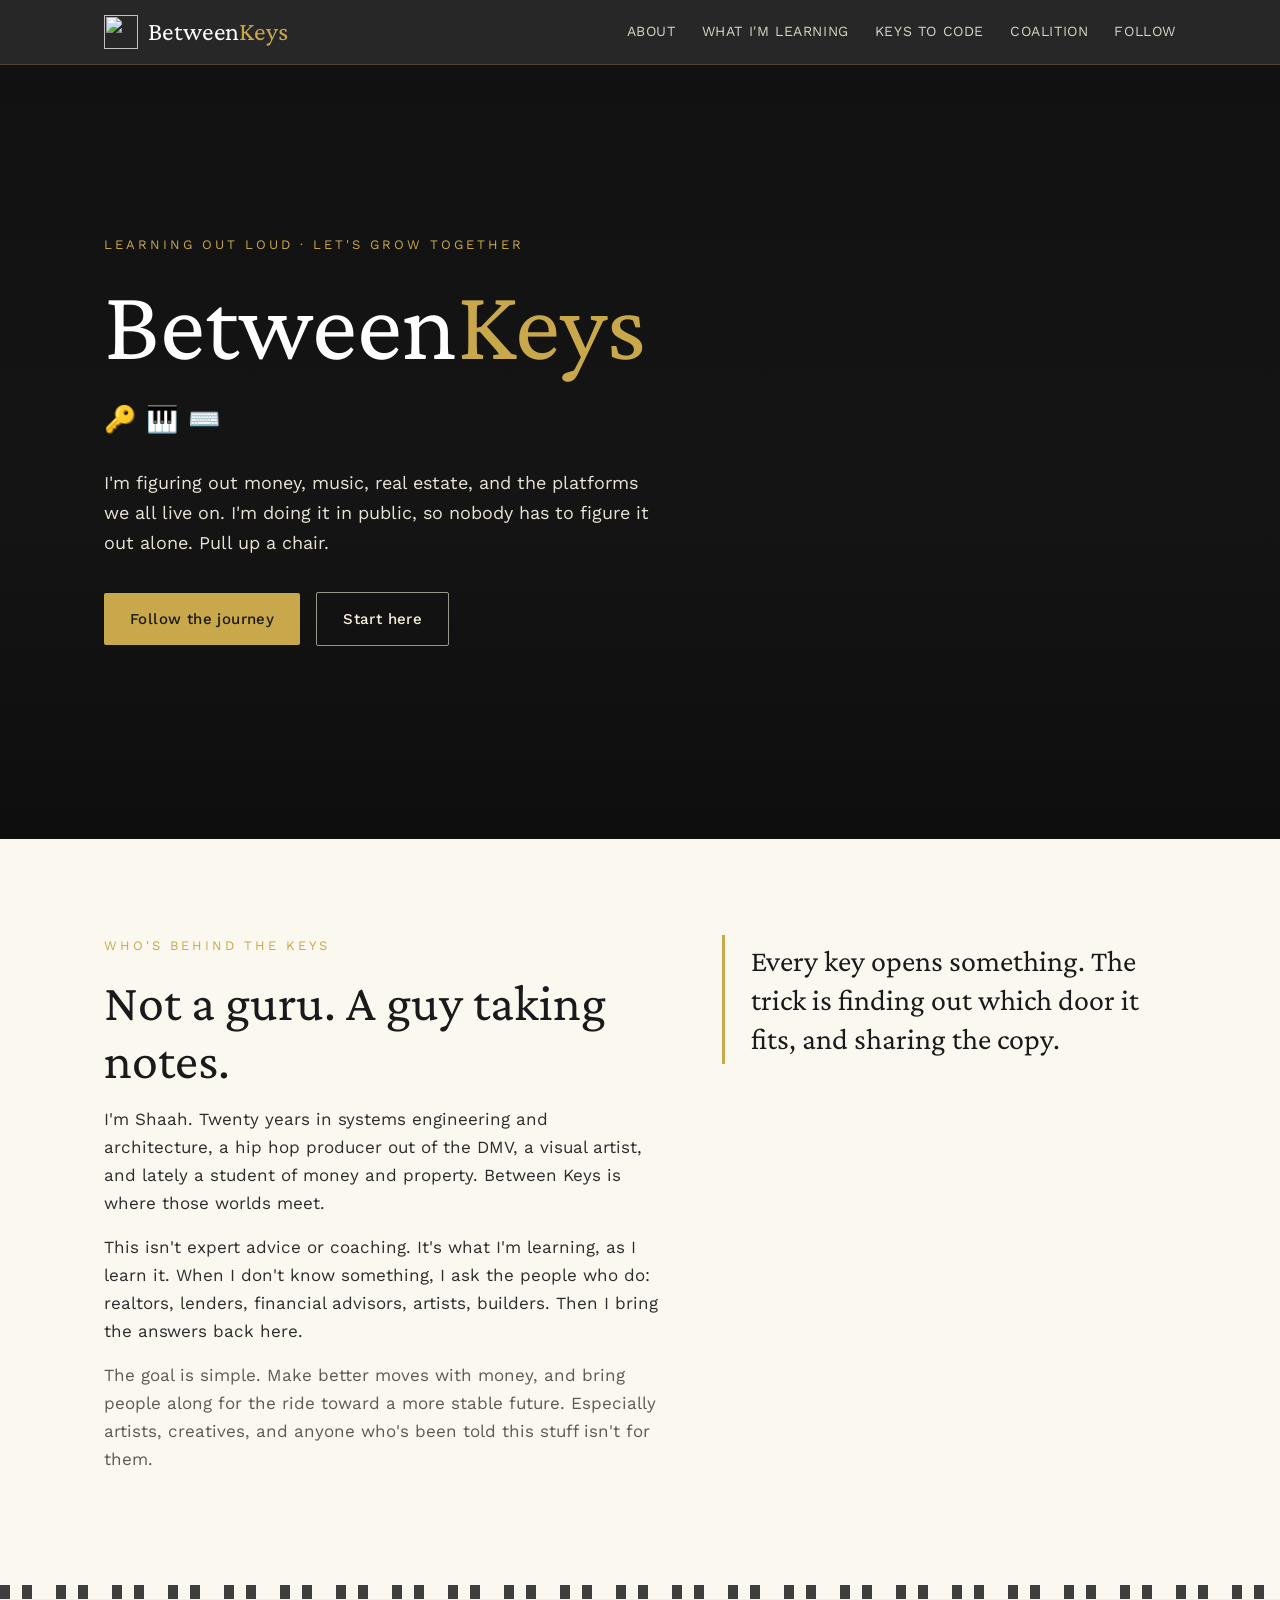
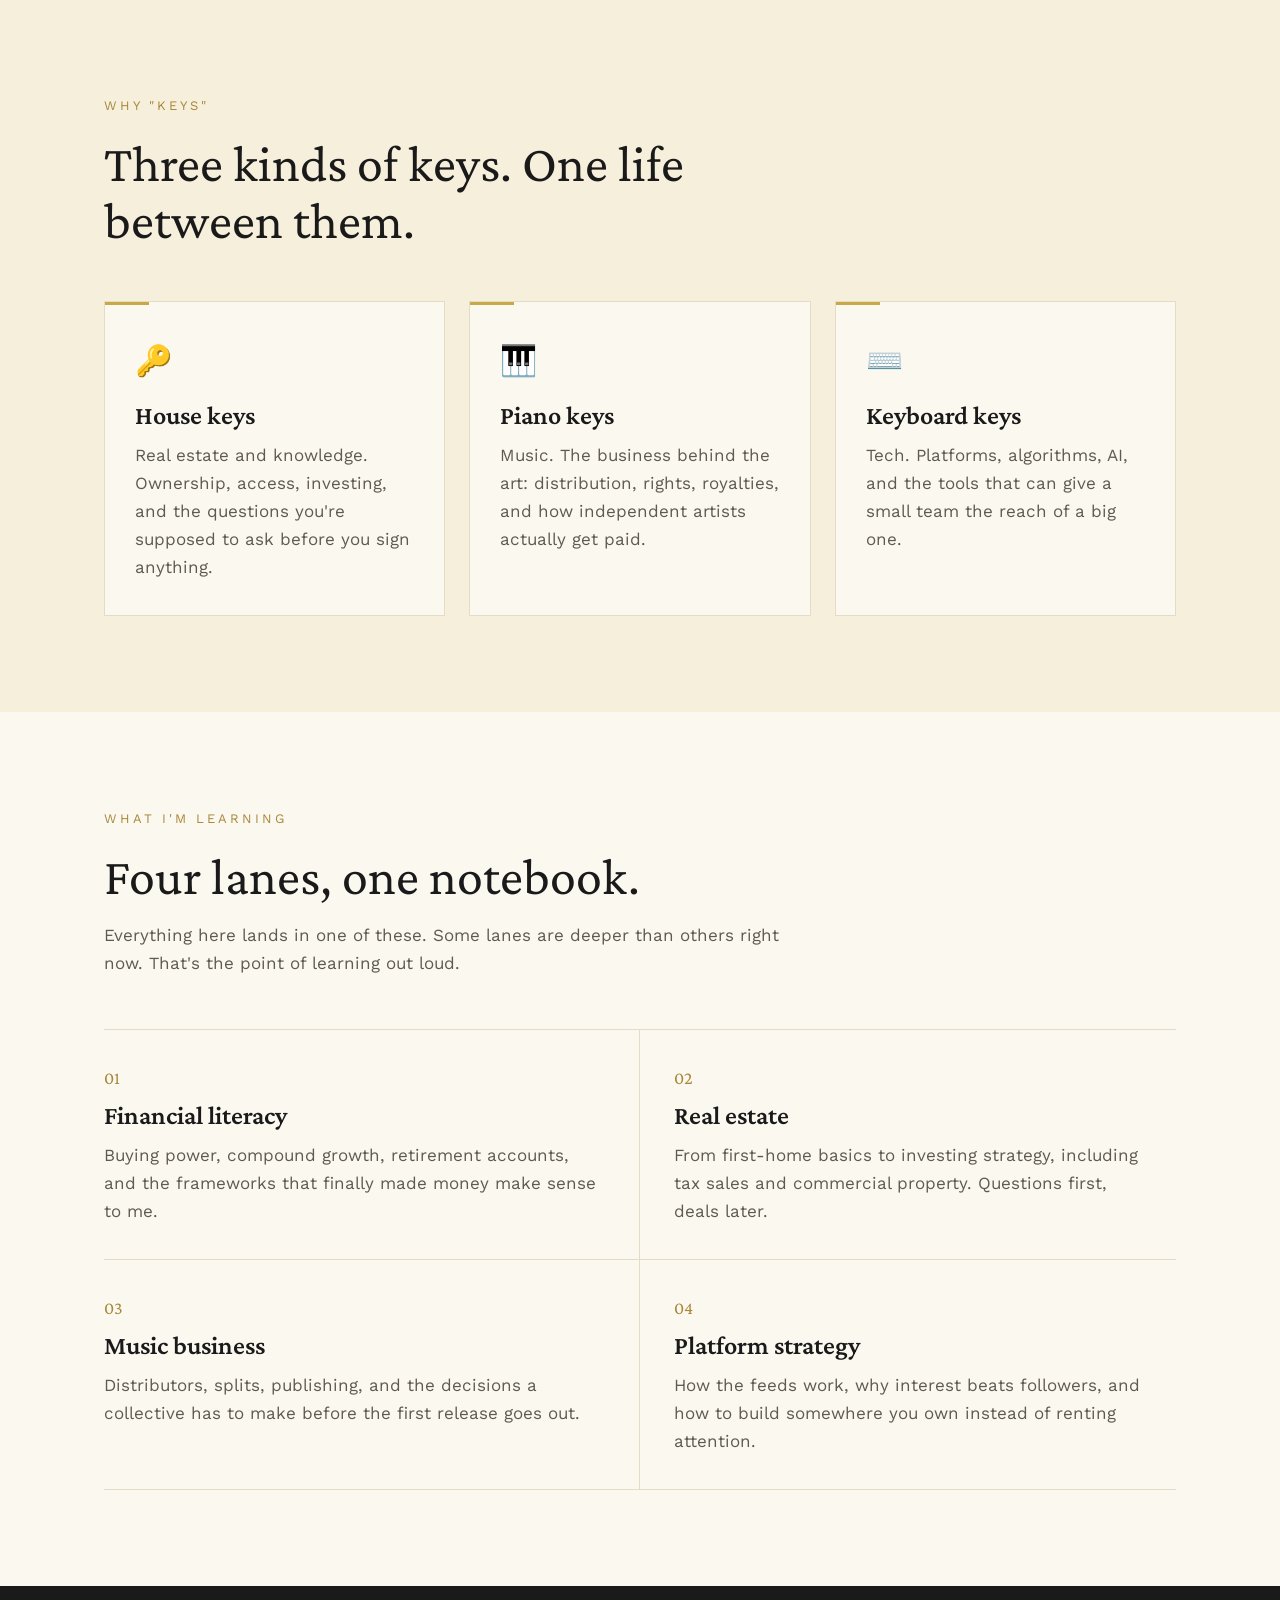
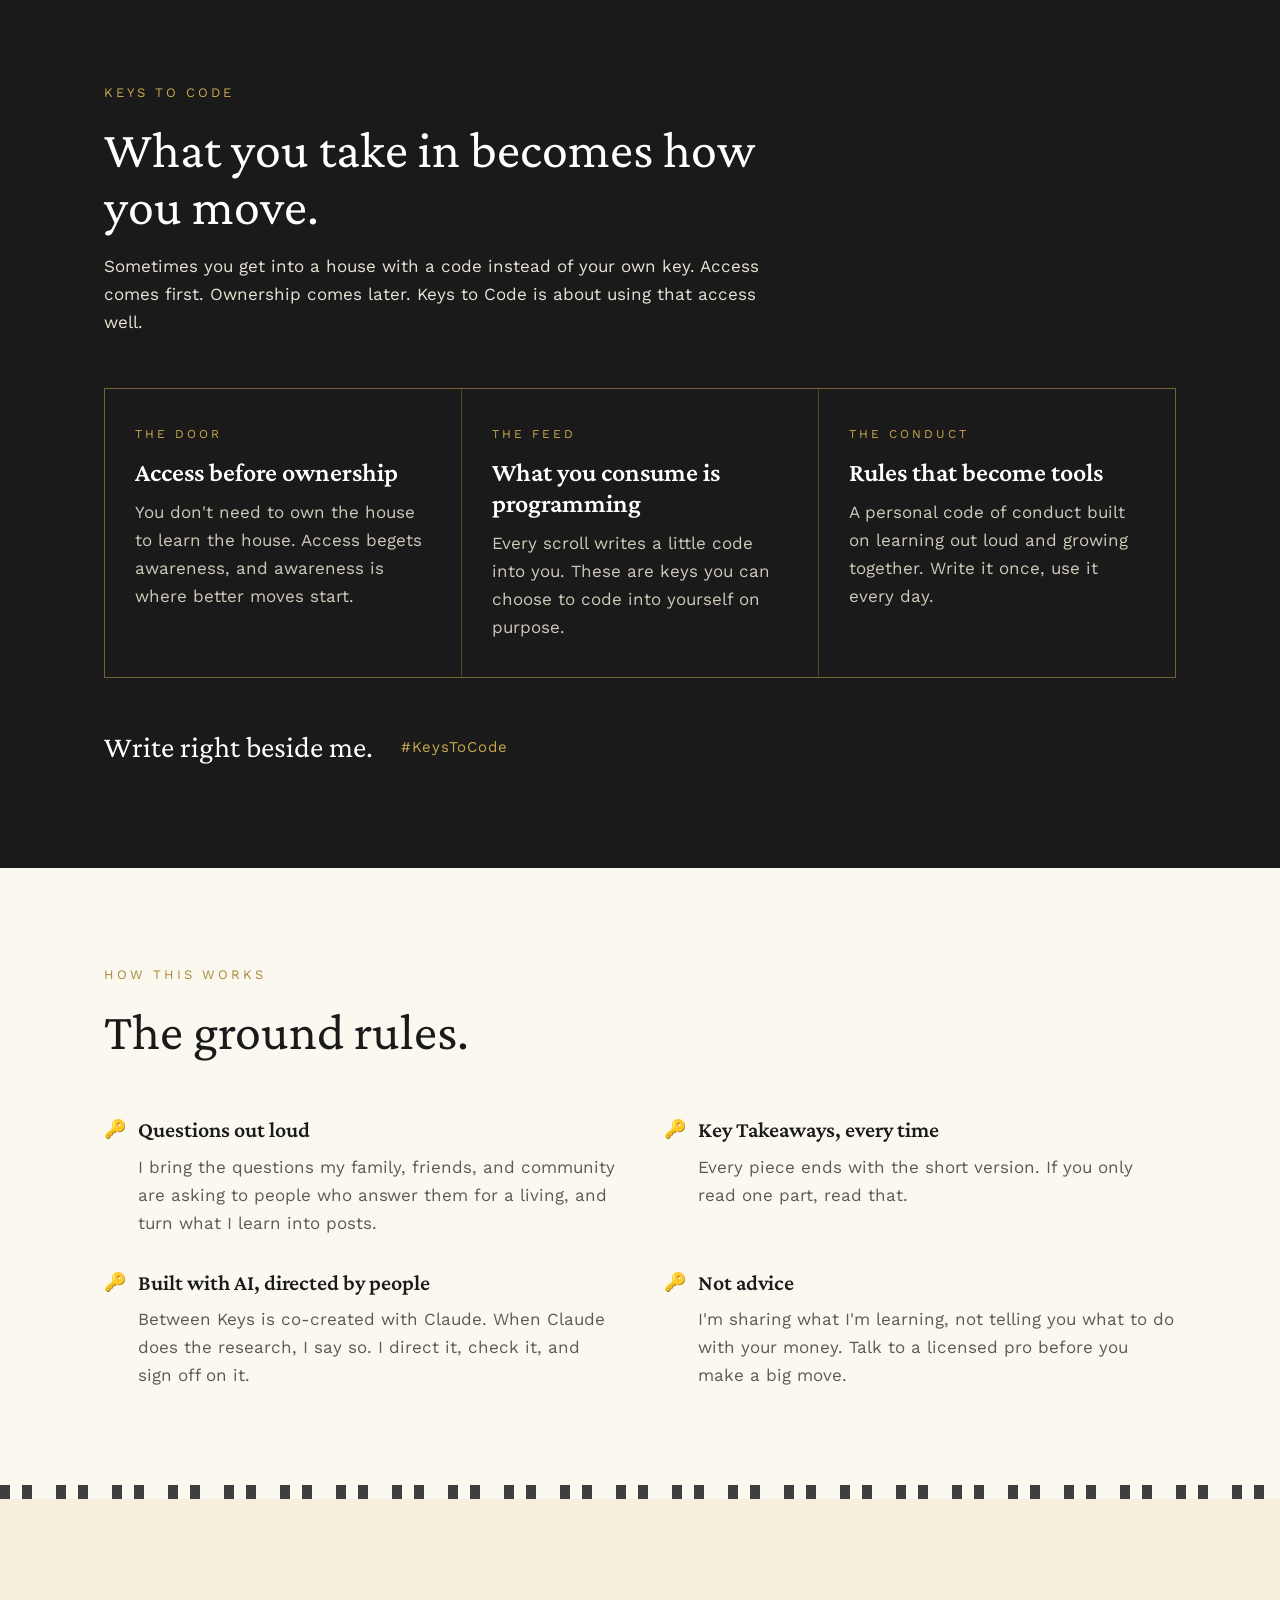
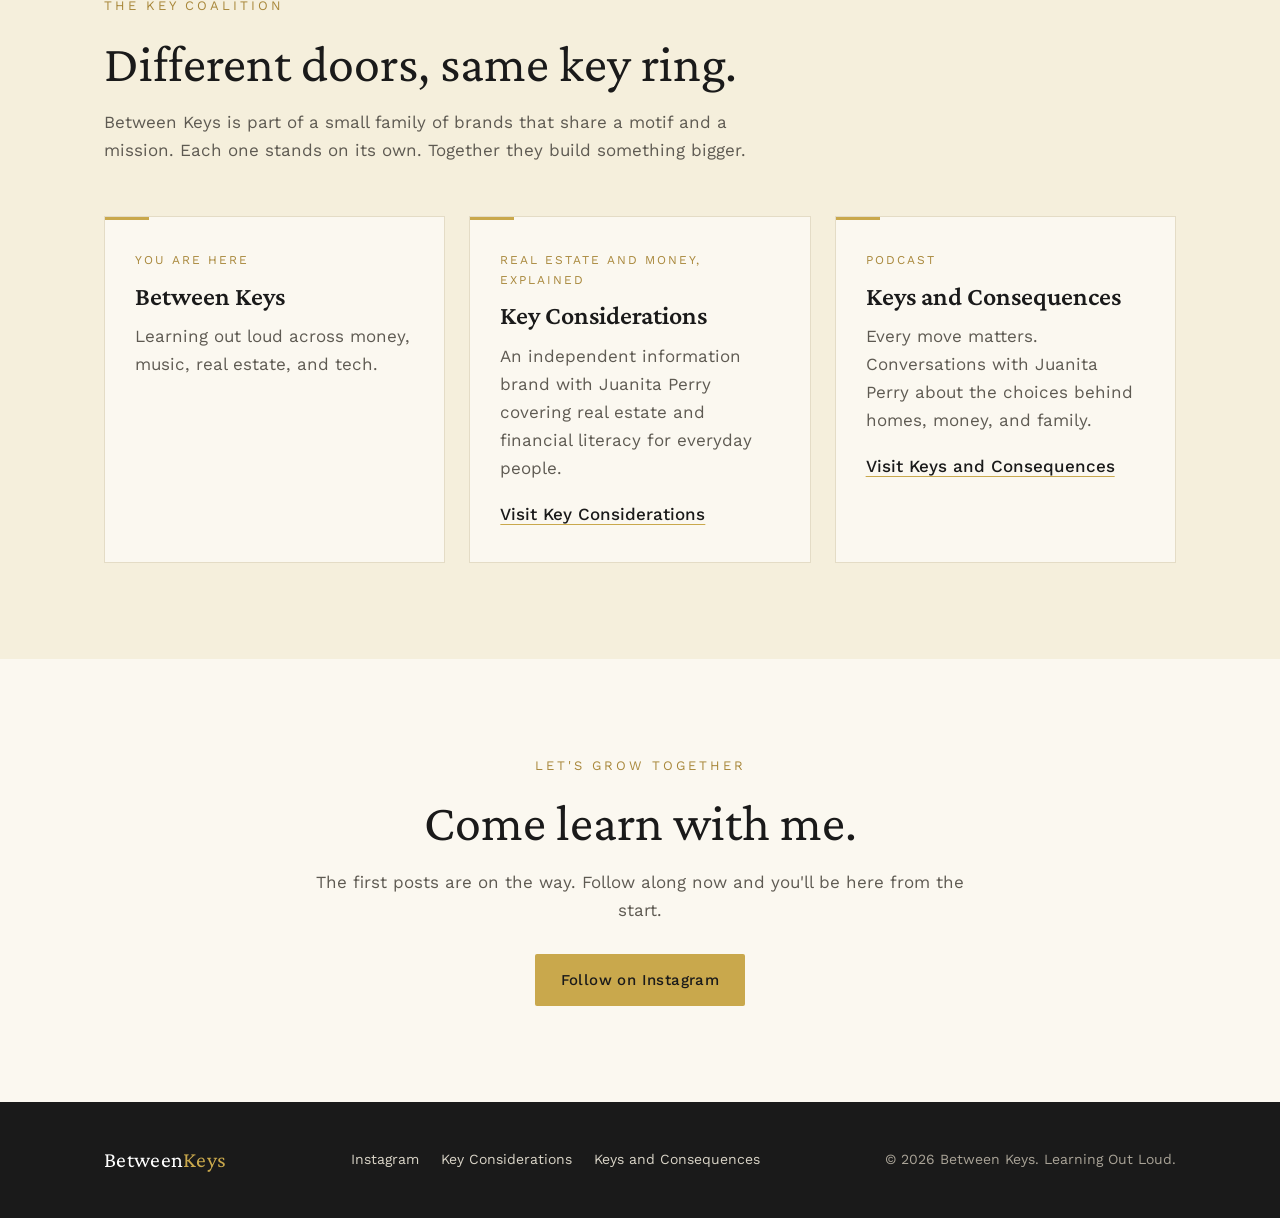
==== index.html @ 9ad6af59 "Add files via upload" ====
<!doctype html>
<html lang="en">
<head>
  <meta charset="utf-8">
  <meta name="viewport" content="width=device-width, initial-scale=1">
  <title>Between Keys | Learning Out Loud · Let's Grow Together</title>
  <meta name="description" content="Between Keys is Shaah Johnson learning out loud about money, music, real estate, and the platforms we live on, and sharing the keys as he finds them.">
  <link rel="canonical" href="https://betweenkeys.org/">

  <meta property="og:type" content="website">
  <meta property="og:url" content="https://betweenkeys.org/">
  <meta property="og:title" content="Between Keys">
  <meta property="og:description" content="Learning Out Loud · Let's Grow Together">
  <meta property="og:image" content="https://betweenkeys.org/assets/og-image.jpg">
  <meta name="twitter:card" content="summary_large_image">

  <link rel="icon" href="/favicon.ico" sizes="any">
  <link rel="icon" type="image/png" href="/assets/favicon-32.png" sizes="32x32">
  <link rel="apple-touch-icon" href="/assets/apple-touch-icon.png">
  <meta name="theme-color" content="#1A1A1A">

  <link rel="preconnect" href="https://fonts.googleapis.com">
  <link rel="preconnect" href="https://fonts.gstatic.com" crossorigin>
  <link href="https://fonts.googleapis.com/css2?family=Crimson+Pro:ital,wght@0,400;0,600;1,400&family=Work+Sans:wght@400;500&display=swap" rel="stylesheet">
  <link rel="stylesheet" href="/styles.css">
</head>
<body>

<header class="site-header">
  <div class="wrap">
    <a class="brand" href="#top" aria-label="Between Keys home">
      <img src="/assets/bk-mark-gold.png" alt="" width="34" height="34">
      <span class="wordmark">Between<span>Keys</span></span>
    </a>
    <nav class="nav" aria-label="Main">
      <a href="#about">About</a>
      <a href="#learning">What I'm Learning</a>
      <a href="#keys-to-code">Keys to Code</a>
      <a href="#coalition">Coalition</a>
      <a href="#follow">Follow</a>
    </nav>
  </div>
</header>

<main id="top">

  <section class="hero" aria-labelledby="hero-title">
    <div class="wrap">
      <p class="eyebrow">Learning Out Loud · Let's Grow Together</p>
      <h1 id="hero-title">Between<span>Keys</span></h1>
      <p class="emoji-keys" aria-label="Real estate, music, and tech">🔑🎹⌨️</p>
      <p class="lede">I'm figuring out money, music, real estate, and the platforms we all live on. I'm doing it in public, so nobody has to figure it out alone. Pull up a chair.</p>
      <a class="btn btn-gold" href="https://www.instagram.com/betweenkeystofree/" target="_blank" rel="noopener">Follow the journey</a>
      <a class="btn btn-ghost" href="#about">Start here</a>
    </div>
  </section>

  <section id="about" aria-labelledby="about-title">
    <div class="wrap about-grid">
      <div>
        <p class="eyebrow">Who's behind the keys</p>
        <h2 id="about-title">Not a guru. A guy taking notes.</h2>
        <p>I'm Shaah. Twenty years in systems engineering and architecture, a hip hop producer out of the DMV, a visual artist, and lately a student of money and property. Between Keys is where those worlds meet.</p>
        <p>This isn't expert advice or coaching. It's what I'm learning, as I learn it. When I don't know something, I ask the people who do: realtors, lenders, financial advisors, artists, builders. Then I bring the answers back here.</p>
        <p class="muted">The goal is simple. Make better moves with money, and bring people along for the ride toward a more stable future. Especially artists, creatives, and anyone who's been told this stuff isn't for them.</p>
      </div>
      <blockquote class="pullquote">Every key opens something. The trick is finding out which door it fits, and sharing the copy.</blockquote>
    </div>
  </section>

  <div class="keys-rule" aria-hidden="true"></div>

  <section class="three-keys" aria-labelledby="keys-title">
    <div class="wrap">
      <div class="section-head">
        <p class="eyebrow">Why "Keys"</p>
        <h2 id="keys-title">Three kinds of keys. One life between them.</h2>
      </div>
      <div class="cards">
        <article class="card">
          <div class="icon" aria-hidden="true">🔑</div>
          <h3>House keys</h3>
          <p>Real estate and knowledge. Ownership, access, investing, and the questions you're supposed to ask before you sign anything.</p>
        </article>
        <article class="card">
          <div class="icon" aria-hidden="true">🎹</div>
          <h3>Piano keys</h3>
          <p>Music. The business behind the art: distribution, rights, royalties, and how independent artists actually get paid.</p>
        </article>
        <article class="card">
          <div class="icon" aria-hidden="true">⌨️</div>
          <h3>Keyboard keys</h3>
          <p>Tech. Platforms, algorithms, AI, and the tools that can give a small team the reach of a big one.</p>
        </article>
      </div>
    </div>
  </section>

  <section id="learning" aria-labelledby="learning-title">
    <div class="wrap">
      <div class="section-head">
        <p class="eyebrow">What I'm learning</p>
        <h2 id="learning-title">Four lanes, one notebook.</h2>
        <p class="muted">Everything here lands in one of these. Some lanes are deeper than others right now. That's the point of learning out loud.</p>
      </div>
      <div class="pillars">
        <div class="pillar">
          <div class="num">01</div>
          <h3>Financial literacy</h3>
          <p>Buying power, compound growth, retirement accounts, and the frameworks that finally made money make sense to me.</p>
        </div>
        <div class="pillar">
          <div class="num">02</div>
          <h3>Real estate</h3>
          <p>From first-home basics to investing strategy, including tax sales and commercial property. Questions first, deals later.</p>
        </div>
        <div class="pillar">
          <div class="num">03</div>
          <h3>Music business</h3>
          <p>Distributors, splits, publishing, and the decisions a collective has to make before the first release goes out.</p>
        </div>
        <div class="pillar">
          <div class="num">04</div>
          <h3>Platform strategy</h3>
          <p>How the feeds work, why interest beats followers, and how to build somewhere you own instead of renting attention.</p>
        </div>
      </div>
    </div>
  </section>

  <section id="keys-to-code" class="ktc" aria-labelledby="ktc-title">
    <div class="wrap">
      <div class="section-head">
        <p class="eyebrow">Keys to Code</p>
        <h2 id="ktc-title">What you take in becomes how you move.</h2>
        <p>Sometimes you get into a house with a code instead of your own key. Access comes first. Ownership comes later. Keys to Code is about using that access well.</p>
      </div>
      <div class="ktc-grid">
        <div class="ktc-item">
          <div class="label">The door</div>
          <h3>Access before ownership</h3>
          <p>You don't need to own the house to learn the house. Access begets awareness, and awareness is where better moves start.</p>
        </div>
        <div class="ktc-item">
          <div class="label">The feed</div>
          <h3>What you consume is programming</h3>
          <p>Every scroll writes a little code into you. These are keys you can choose to code into yourself on purpose.</p>
        </div>
        <div class="ktc-item">
          <div class="label">The conduct</div>
          <h3>Rules that become tools</h3>
          <p>A personal code of conduct built on learning out loud and growing together. Write it once, use it every day.</p>
        </div>
      </div>
      <div class="ktc-cta">
        <span class="line">Write right beside me.</span>
        <span class="hashtag">#KeysToCode</span>
      </div>
    </div>
  </section>

  <section aria-labelledby="how-title">
    <div class="wrap">
      <div class="section-head">
        <p class="eyebrow">How this works</p>
        <h2 id="how-title">The ground rules.</h2>
      </div>
      <ul class="how-list">
        <li><strong>Questions out loud</strong><span>I bring the questions my family, friends, and community are asking to people who answer them for a living, and turn what I learn into posts.</span></li>
        <li><strong>Key Takeaways, every time</strong><span>Every piece ends with the short version. If you only read one part, read that.</span></li>
        <li><strong>Built with AI, directed by people</strong><span>Between Keys is co-created with Claude. When Claude does the research, I say so. I direct it, check it, and sign off on it.</span></li>
        <li><strong>Not advice</strong><span>I'm sharing what I'm learning, not telling you what to do with your money. Talk to a licensed pro before you make a big move.</span></li>
      </ul>
    </div>
  </section>

  <div class="keys-rule" aria-hidden="true"></div>

  <section id="coalition" class="coalition" aria-labelledby="coalition-title">
    <div class="wrap">
      <div class="section-head">
        <p class="eyebrow">The Key Coalition</p>
        <h2 id="coalition-title">Different doors, same key ring.</h2>
        <p class="muted">Between Keys is part of a small family of brands that share a motif and a mission. Each one stands on its own. Together they build something bigger.</p>
      </div>
      <div class="coalition-grid">
        <article class="card">
          <div class="tag">You are here</div>
          <h3>Between Keys</h3>
          <p class="muted">Learning out loud across money, music, real estate, and tech.</p>
        </article>
        <article class="card">
          <div class="tag">Real estate and money, explained</div>
          <h3>Key Considerations</h3>
          <p class="muted">An independent information brand with Juanita Perry covering real estate and financial literacy for everyday people.</p>
          <a class="more" href="https://keyconsiderations.org" target="_blank" rel="noopener">Visit Key Considerations</a>
        </article>
        <article class="card">
          <div class="tag">Podcast</div>
          <h3>Keys and Consequences</h3>
          <p class="muted">Every move matters. Conversations with Juanita Perry about the choices behind homes, money, and family.</p>
          <a class="more" href="https://keysandconsequences.com" target="_blank" rel="noopener">Visit Keys and Consequences</a>
        </article>
      </div>
    </div>
  </section>

  <section id="follow" class="follow" aria-labelledby="follow-title">
    <div class="wrap">
      <div class="section-head">
        <p class="eyebrow">Let's grow together</p>
        <h2 id="follow-title">Come learn with me.</h2>
        <p class="muted">The first posts are on the way. Follow along now and you'll be here from the start.</p>
      </div>
      <a class="btn btn-gold" href="https://www.instagram.com/betweenkeystofree/" target="_blank" rel="noopener">Follow on Instagram</a>
    </div>
  </section>

</main>

<footer class="site-footer">
  <div class="wrap">
    <span class="wordmark">Between<span>Keys</span></span>
    <div class="footer-links">
      <a href="https://www.instagram.com/betweenkeystofree/" target="_blank" rel="noopener">Instagram</a>
      <a href="https://keyconsiderations.org" target="_blank" rel="noopener">Key Considerations</a>
      <a href="https://keysandconsequences.com" target="_blank" rel="noopener">Keys and Consequences</a>
    </div>
    <span>© <span id="yr">2026</span> Between Keys. Learning Out Loud.</span>
  </div>
</footer>

<script>document.getElementById("yr").textContent = new Date().getFullYear();</script>
</body>
</html>
---- styles.css ----
:root {
  --gold: #C9A84C;
  --gold-deep: #A8873A;
  --charcoal: #2C2C2C;
  --ink: #1A1A1A;
  --cream: #F5EFDC;
  --paper: #FBF8F0;
  --muted: #5E5A52;
  --line: #E4DCC6;
  --serif: "Crimson Pro", Georgia, "Times New Roman", serif;
  --sans: "Work Sans", Arial, Helvetica, sans-serif;
  --max: 1120px;
}

* { box-sizing: border-box; }
html { scroll-behavior: smooth; }
body {
  margin: 0;
  font-family: var(--sans);
  font-size: 17px;
  line-height: 1.65;
  color: var(--charcoal);
  background: var(--paper);
  -webkit-font-smoothing: antialiased;
}
img { max-width: 100%; display: block; }
a { color: inherit; }
.wrap { width: 100%; max-width: var(--max); margin: 0 auto; padding: 0 24px; }

/* Piano key rule, used as a section divider */
.keys-rule {
  height: 14px;
  background:
    repeating-linear-gradient(90deg, var(--charcoal) 0 10px, transparent 10px 22px, var(--charcoal) 22px 32px, transparent 32px 56px),
    var(--paper);
  opacity: .9;
}

/* Header */
.site-header {
  position: sticky; top: 0; z-index: 20;
  background: rgba(26, 26, 26, .94);
  backdrop-filter: blur(8px);
  border-bottom: 1px solid rgba(201, 168, 76, .25);
}
.site-header .wrap { display: flex; align-items: center; justify-content: space-between; height: 64px; }
.brand { display: flex; align-items: center; gap: 10px; text-decoration: none; }
.brand img { width: 34px; height: 34px; }
.wordmark { font-family: var(--serif); font-size: 26px; line-height: 1; color: #fff; letter-spacing: .3px; }
.wordmark span { color: var(--gold); }
.nav { display: flex; gap: 26px; }
.nav a { color: #d9d4c7; text-decoration: none; font-size: 14px; letter-spacing: .6px; text-transform: uppercase; }
.nav a:hover { color: var(--gold); }

/* Hero */
.hero {
  position: relative;
  color: #fff;
  background: var(--ink) url("assets/hero-keys.jpg") center bottom / cover no-repeat;
  min-height: 86vh;
  display: flex; align-items: center;
}
.hero::before {
  content: ""; position: absolute; inset: 0;
  background: linear-gradient(180deg, rgba(10,10,10,.55) 0%, rgba(10,10,10,.35) 55%, rgba(10,10,10,.75) 100%);
}
.hero .wrap { position: relative; padding-top: 72px; padding-bottom: 96px; }
.eyebrow {
  font-size: 13px; letter-spacing: 3px; text-transform: uppercase; color: var(--gold);
  margin: 0 0 18px;
}
.hero h1 {
  font-family: var(--serif); font-weight: 400;
  font-size: clamp(48px, 8vw, 104px); line-height: 1; margin: 0 0 22px;
}
.hero h1 span { color: var(--gold); }
.hero .tagline { font-family: var(--serif); font-size: clamp(22px, 3vw, 30px); color: var(--cream); margin: 0 0 22px; }
.hero .lede { max-width: 560px; font-size: 18px; color: #e8e3d6; margin: 0 0 34px; }
.emoji-keys { font-size: 26px; letter-spacing: 10px; margin: 0 0 28px; }

.btn {
  display: inline-block; text-decoration: none; font-weight: 500; font-size: 15px;
  padding: 14px 26px; border-radius: 2px; letter-spacing: .4px;
  transition: background .2s, color .2s, border-color .2s;
}
.btn-gold { background: var(--gold); color: var(--ink); }
.btn-gold:hover { background: #d8b95c; }
.btn-ghost { border: 1px solid rgba(245,239,220,.6); color: var(--cream); margin-left: 10px; }
.btn-ghost:hover { border-color: var(--gold); color: var(--gold); }

/* Sections */
section { padding: 96px 0; }
.section-head { max-width: 680px; margin-bottom: 52px; }
.section-head .eyebrow { color: var(--gold-deep); }
h2 { font-family: var(--serif); font-weight: 400; font-size: clamp(34px, 4.5vw, 52px); line-height: 1.1; margin: 0 0 16px; color: var(--ink); }
h3 { font-family: var(--serif); font-weight: 600; font-size: 26px; line-height: 1.2; margin: 0 0 10px; color: var(--ink); }
p { margin: 0 0 16px; }
.muted { color: var(--muted); }

/* About */
.about-grid { display: grid; grid-template-columns: 1.1fr .9fr; gap: 64px; align-items: start; }
.pullquote {
  font-family: var(--serif); font-size: 30px; line-height: 1.3; color: var(--ink);
  border-left: 3px solid var(--gold); padding: 6px 0 6px 26px; margin: 0;
}

/* Three keys */
.three-keys { background: var(--cream); }
.cards { display: grid; grid-template-columns: repeat(3, 1fr); gap: 24px; }
.card {
  background: var(--paper); border: 1px solid var(--line); padding: 34px 30px;
  position: relative;
}
.card::before { content: ""; position: absolute; top: 0; left: 0; width: 44px; height: 3px; background: var(--gold); }
.card .icon { font-size: 30px; margin-bottom: 14px; }
.card p { color: var(--muted); margin: 0; }

/* Pillars */
.pillars { display: grid; grid-template-columns: repeat(2, 1fr); gap: 0; border-top: 1px solid var(--line); }
.pillar { padding: 34px 34px 34px 0; border-bottom: 1px solid var(--line); }
.pillar:nth-child(odd) { border-right: 1px solid var(--line); }
.pillar:nth-child(even) { padding-left: 34px; }
.pillar .num { font-family: var(--serif); color: var(--gold-deep); font-size: 18px; margin-bottom: 6px; }
.pillar p { color: var(--muted); margin: 0; }

/* Keys to Code */
.ktc { background: var(--ink); color: #e8e3d6; }
.ktc h2, .ktc h3 { color: #fff; }
.ktc .section-head .eyebrow { color: var(--gold); }
.ktc-grid { display: grid; grid-template-columns: repeat(3, 1fr); gap: 1px; background: rgba(201,168,76,.3); border: 1px solid rgba(201,168,76,.3); }
.ktc-item { background: var(--ink); padding: 36px 30px; }
.ktc-item .label { font-size: 12px; letter-spacing: 3px; text-transform: uppercase; color: var(--gold); margin-bottom: 12px; }
.ktc-item p { margin: 0; color: #cfc9ba; }
.ktc-cta { margin-top: 44px; display: flex; flex-wrap: wrap; align-items: center; gap: 18px 28px; }
.ktc-cta .line { font-family: var(--serif); font-size: 30px; color: #fff; }
.hashtag { font-size: 15px; letter-spacing: 1px; color: var(--gold); }

/* How it works */
.how-list { list-style: none; padding: 0; margin: 0; display: grid; grid-template-columns: repeat(2, 1fr); gap: 28px 48px; }
.how-list li { padding-left: 34px; position: relative; }
.how-list li::before { content: "🔑"; position: absolute; left: 0; top: 2px; font-size: 18px; }
.how-list strong { display: block; font-family: var(--serif); font-size: 22px; font-weight: 600; color: var(--ink); margin-bottom: 4px; }
.how-list span { color: var(--muted); }

/* Coalition */
.coalition { background: var(--cream); }
.coalition-grid { display: grid; grid-template-columns: repeat(3, 1fr); gap: 24px; }
.coalition-grid .card { display: flex; flex-direction: column; }
.coalition-grid .card .tag { font-size: 12px; letter-spacing: 2px; text-transform: uppercase; color: var(--gold-deep); margin-bottom: 10px; }
.coalition-grid .card a.more { margin-top: 18px; font-weight: 500; color: var(--ink); text-decoration-color: var(--gold); text-underline-offset: 4px; }

/* Follow */
.follow { text-align: center; }
.follow .section-head { margin: 0 auto 30px; }

/* Footer */
.site-footer { background: var(--ink); color: #a9a397; padding: 46px 0; font-size: 14px; }
.site-footer .wrap { display: flex; flex-wrap: wrap; justify-content: space-between; align-items: center; gap: 18px; }
.site-footer .wordmark { font-size: 22px; }
.site-footer a { color: #d9d4c7; text-decoration: none; }
.site-footer a:hover { color: var(--gold); }
.footer-links { display: flex; gap: 22px; }

/* Responsive */
@media (max-width: 900px) {
  .nav { display: none; }
  .about-grid, .cards, .ktc-grid, .coalition-grid { grid-template-columns: 1fr; }
  .pillars { grid-template-columns: 1fr; }
  .pillar, .pillar:nth-child(even) { padding: 28px 0; border-right: none; }
  .pillar:nth-child(odd) { border-right: none; }
  .how-list { grid-template-columns: 1fr; }
  section { padding: 72px 0; }
  .about-grid { gap: 36px; }
}
@media (max-width: 520px) {
  .wrap { padding: 0 16px; }
  .btn-ghost { margin: 12px 0 0; }
  .hero { min-height: 78vh; }
}
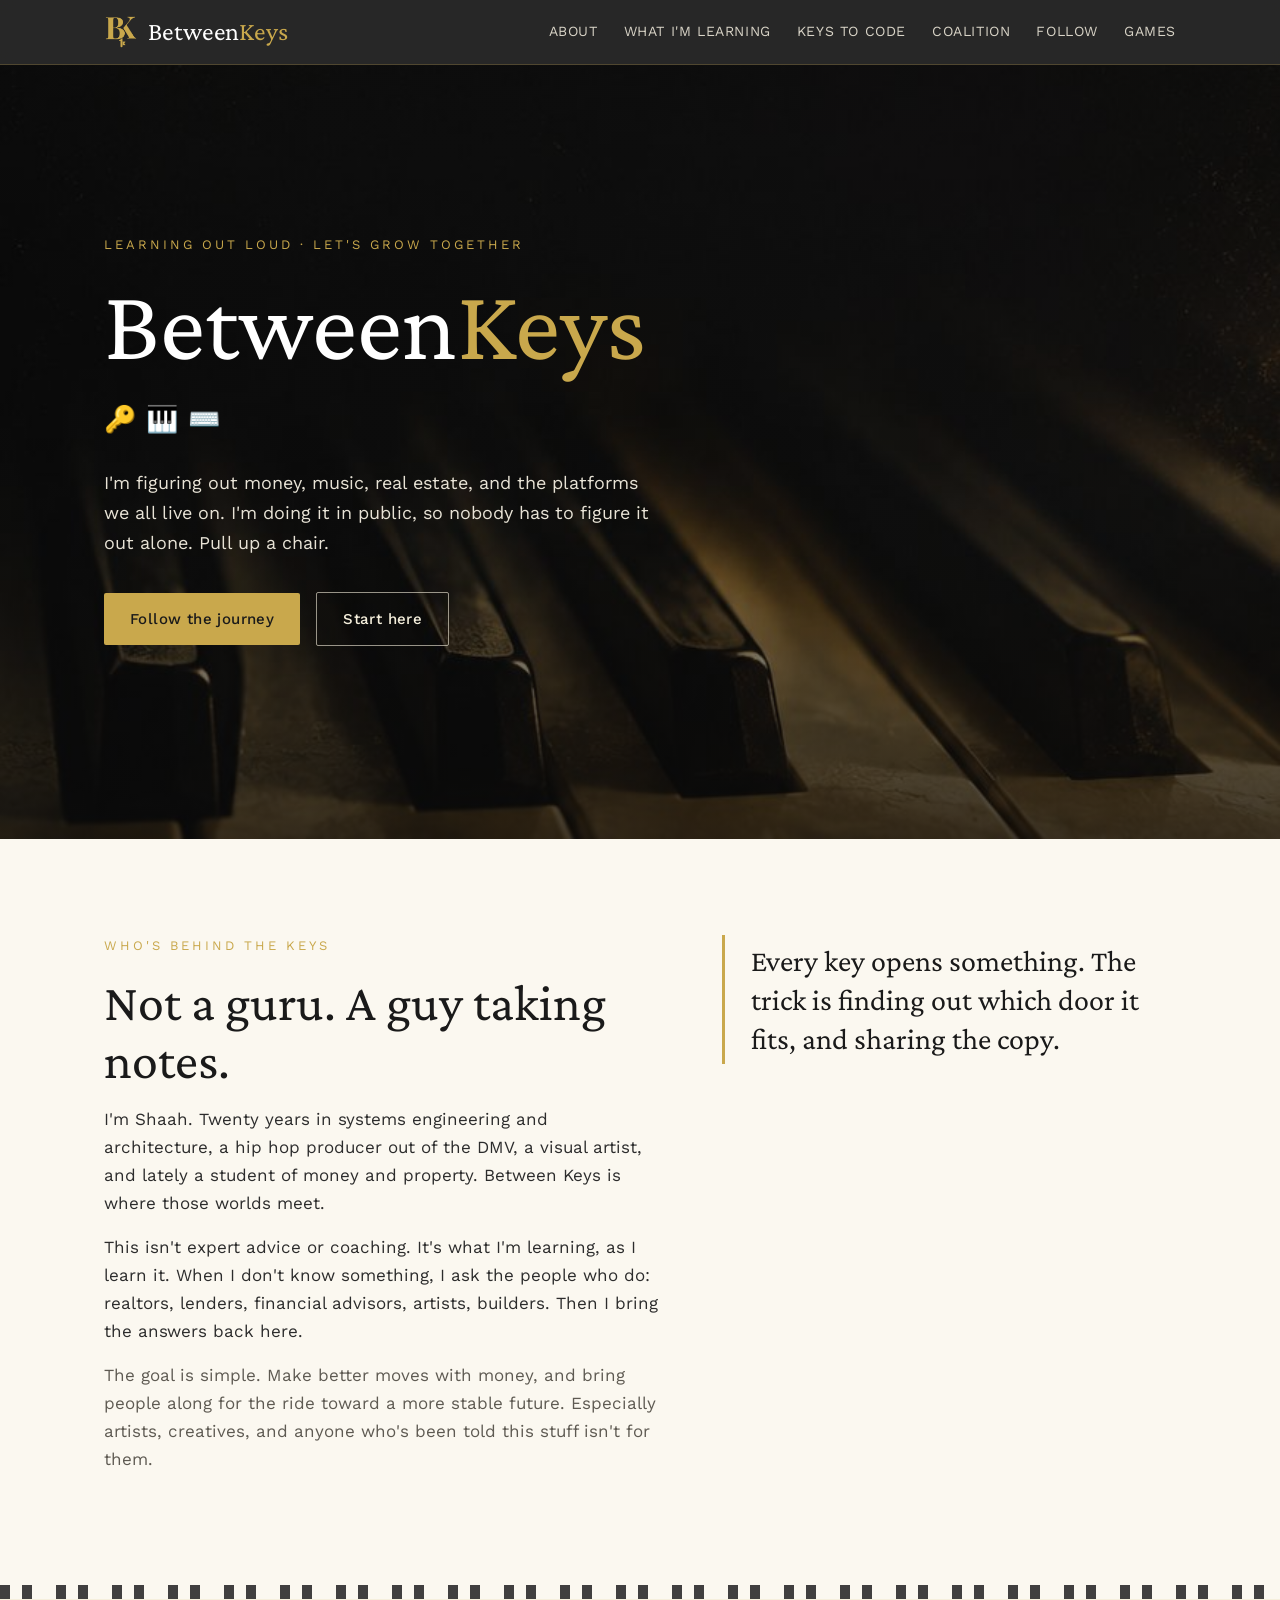
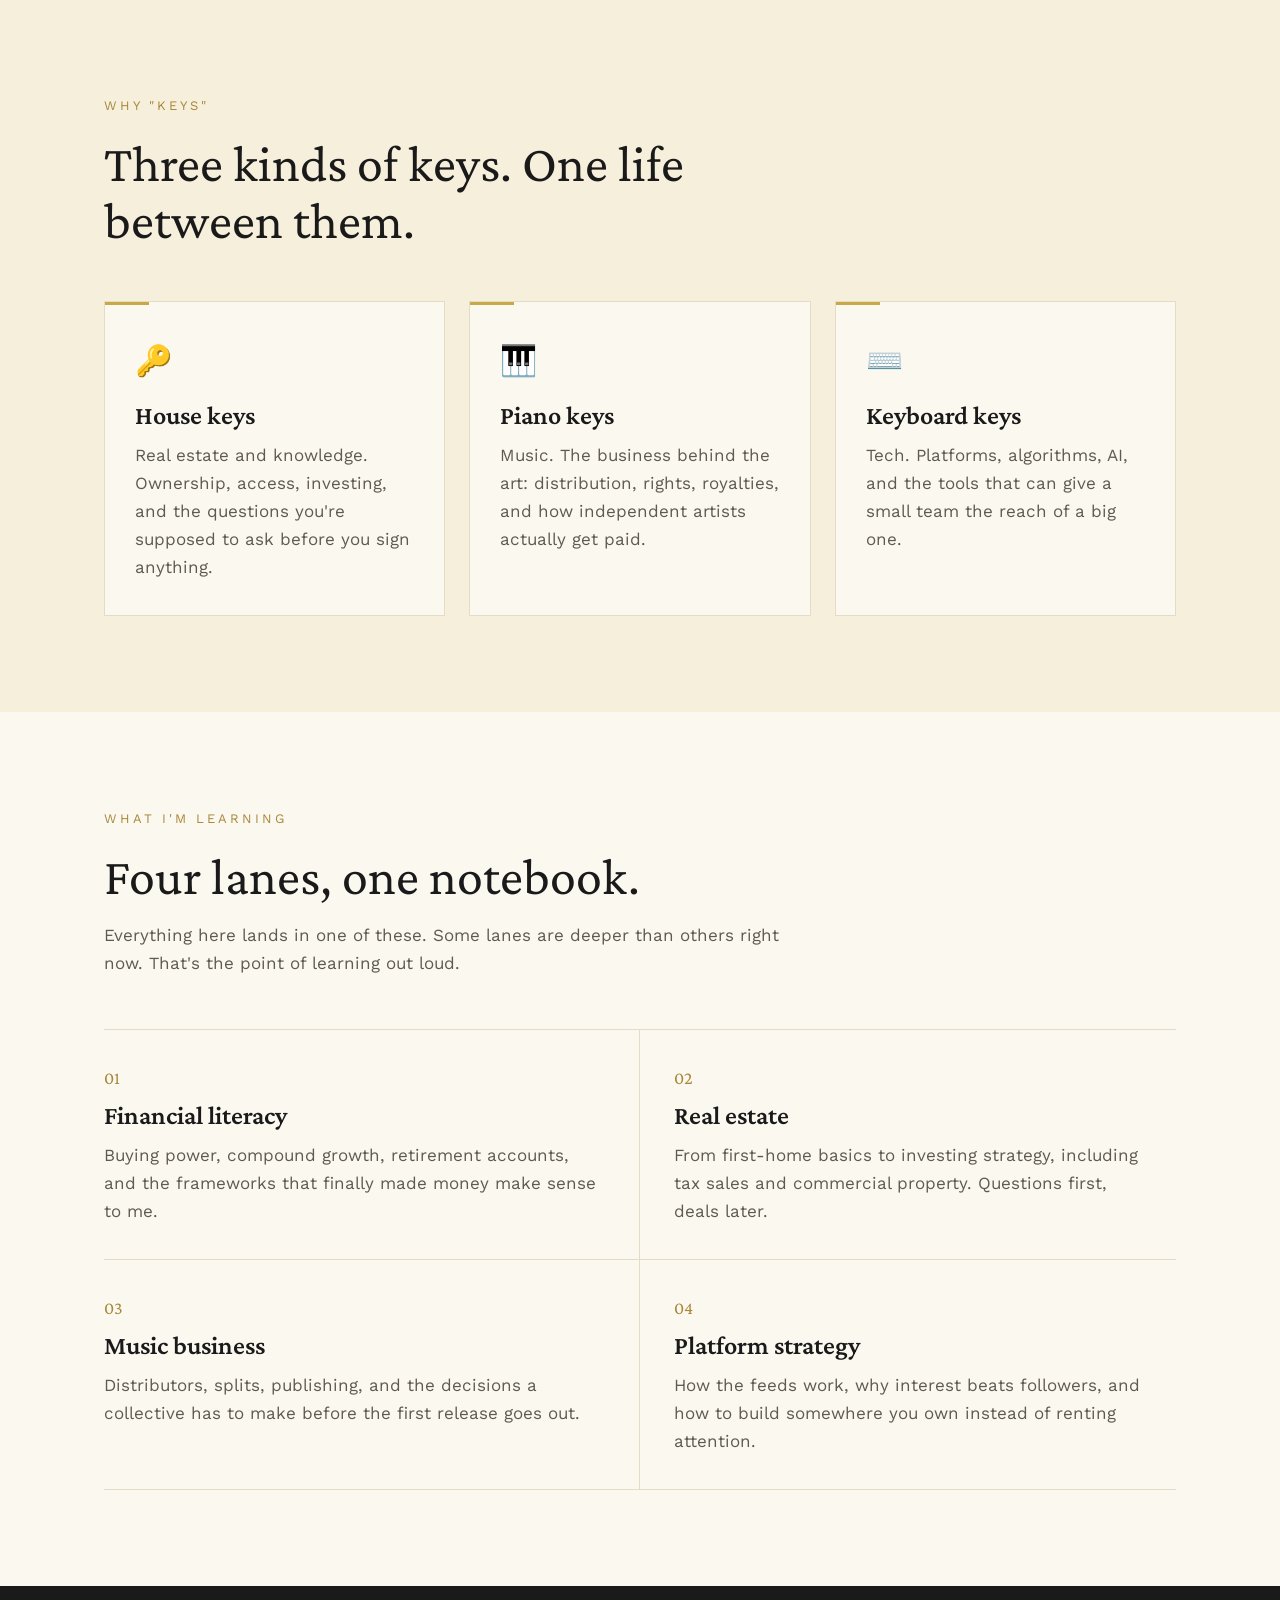
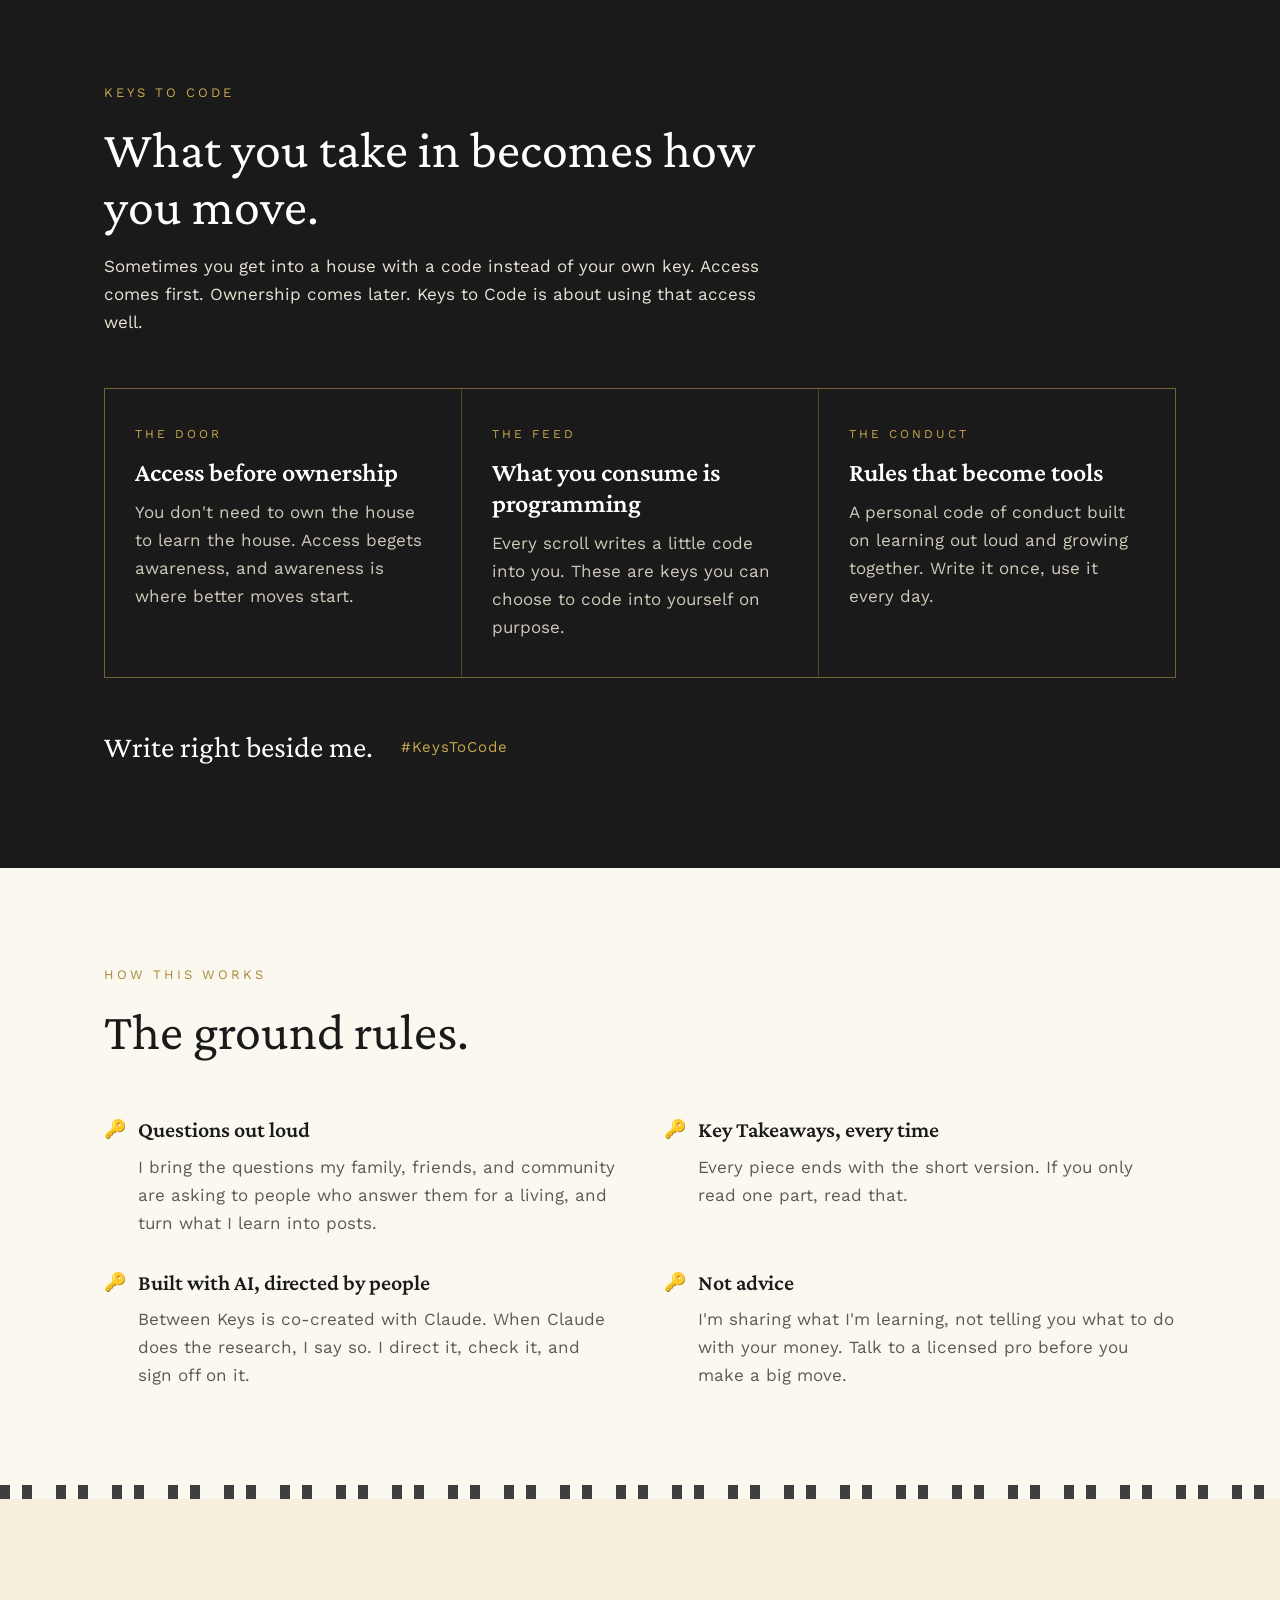
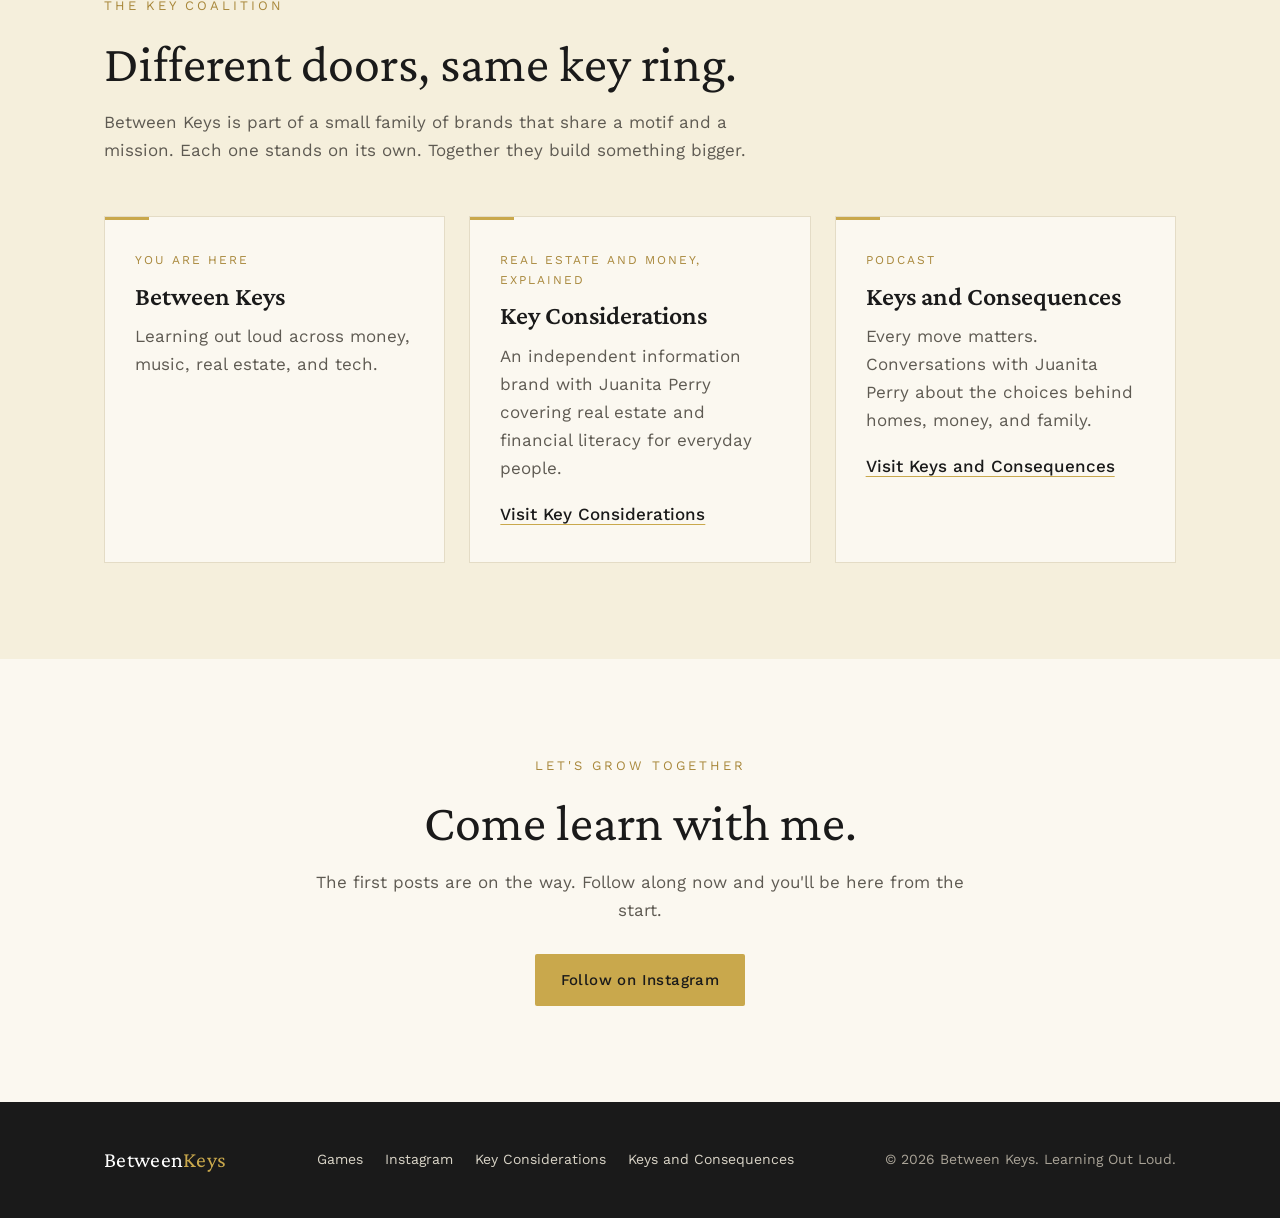
==== commit c54ef1de: "Add Games link to menu and footer Co-Authored-By: Claude Opus 5.5 <noreply@anthropic.com> Claude-Ses" ====
--- a/index.html
+++ b/index.html
@@ -38,6 +38,7 @@
       <a href="#keys-to-code">Keys to Code</a>
       <a href="#coalition">Coalition</a>
       <a href="#follow">Follow</a>
+      <a class="nav-games" href="/games/">Games</a>
     </nav>
   </div>
 </header>
@@ -222,6 +223,7 @@
   <div class="wrap">
     <span class="wordmark">Between<span>Keys</span></span>
     <div class="footer-links">
+      <a href="/games/">Games</a>
       <a href="https://www.instagram.com/betweenkeystofree/" target="_blank" rel="noopener">Instagram</a>
       <a href="https://keyconsiderations.org" target="_blank" rel="noopener">Key Considerations</a>
       <a href="https://keysandconsequences.com" target="_blank" rel="noopener">Keys and Consequences</a>
--- a/styles.css
+++ b/styles.css
@@ -163,7 +163,8 @@
 
 /* Responsive */
 @media (max-width: 900px) {
-  .nav { display: none; }
+  .nav a:not(.nav-games) { display: none; }
+  .nav a.nav-games { border: 1px solid var(--gold); border-radius: 999px; padding: 6px 14px; color: var(--gold); }
   .about-grid, .cards, .ktc-grid, .coalition-grid { grid-template-columns: 1fr; }
   .pillars { grid-template-columns: 1fr; }
   .pillar, .pillar:nth-child(even) { padding: 28px 0; border-right: none; }
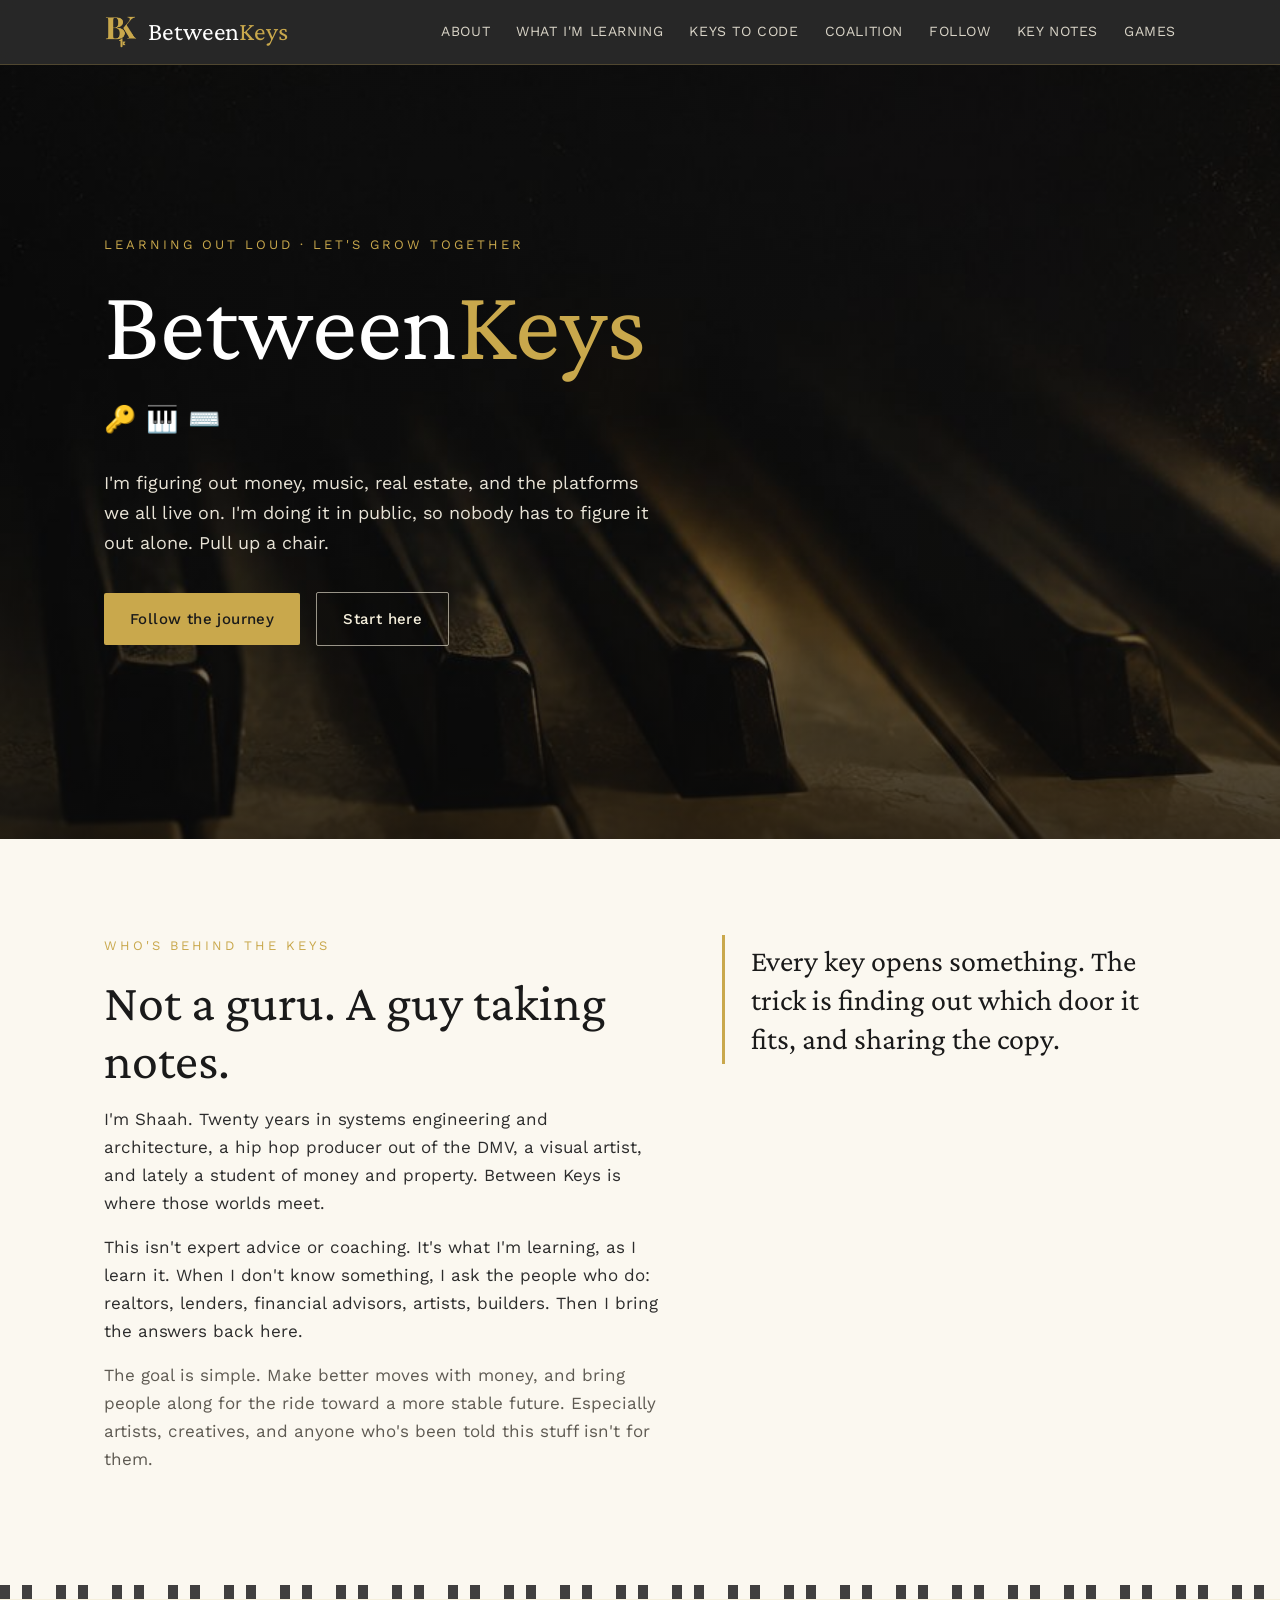
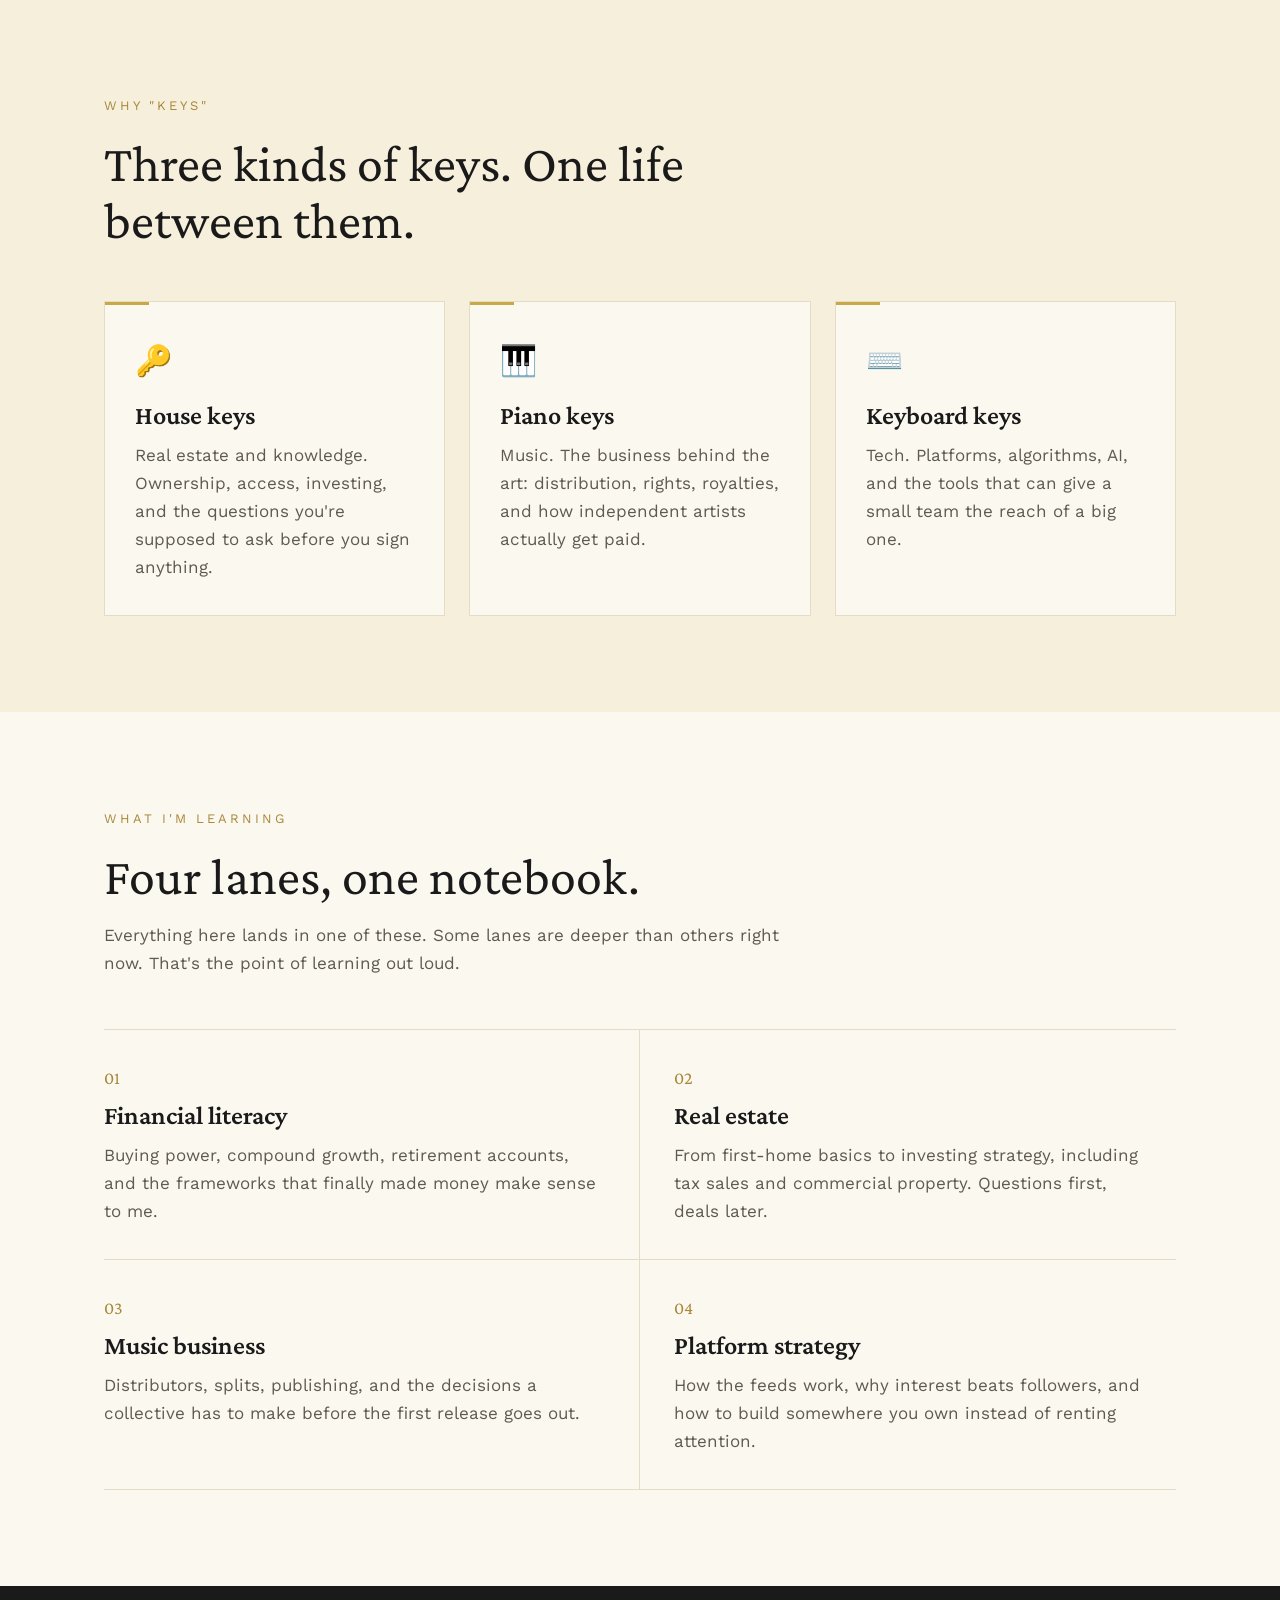
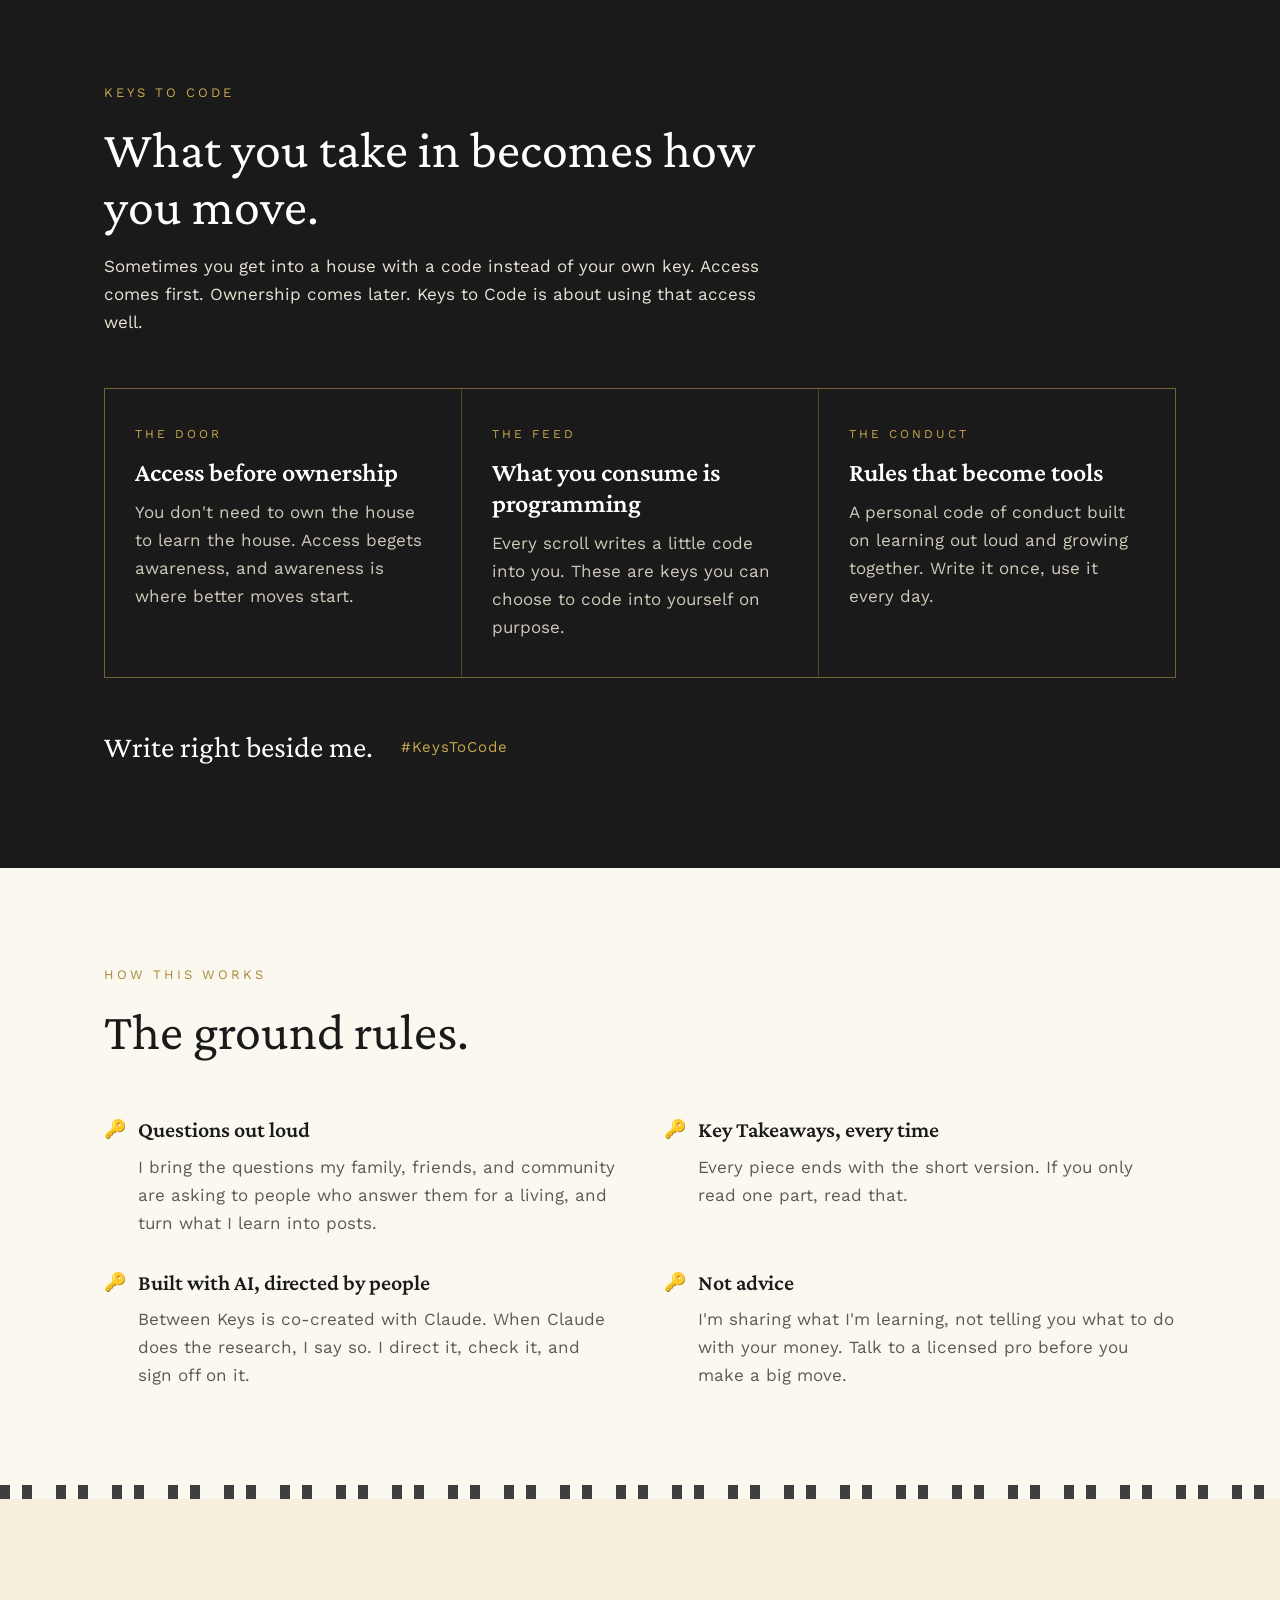
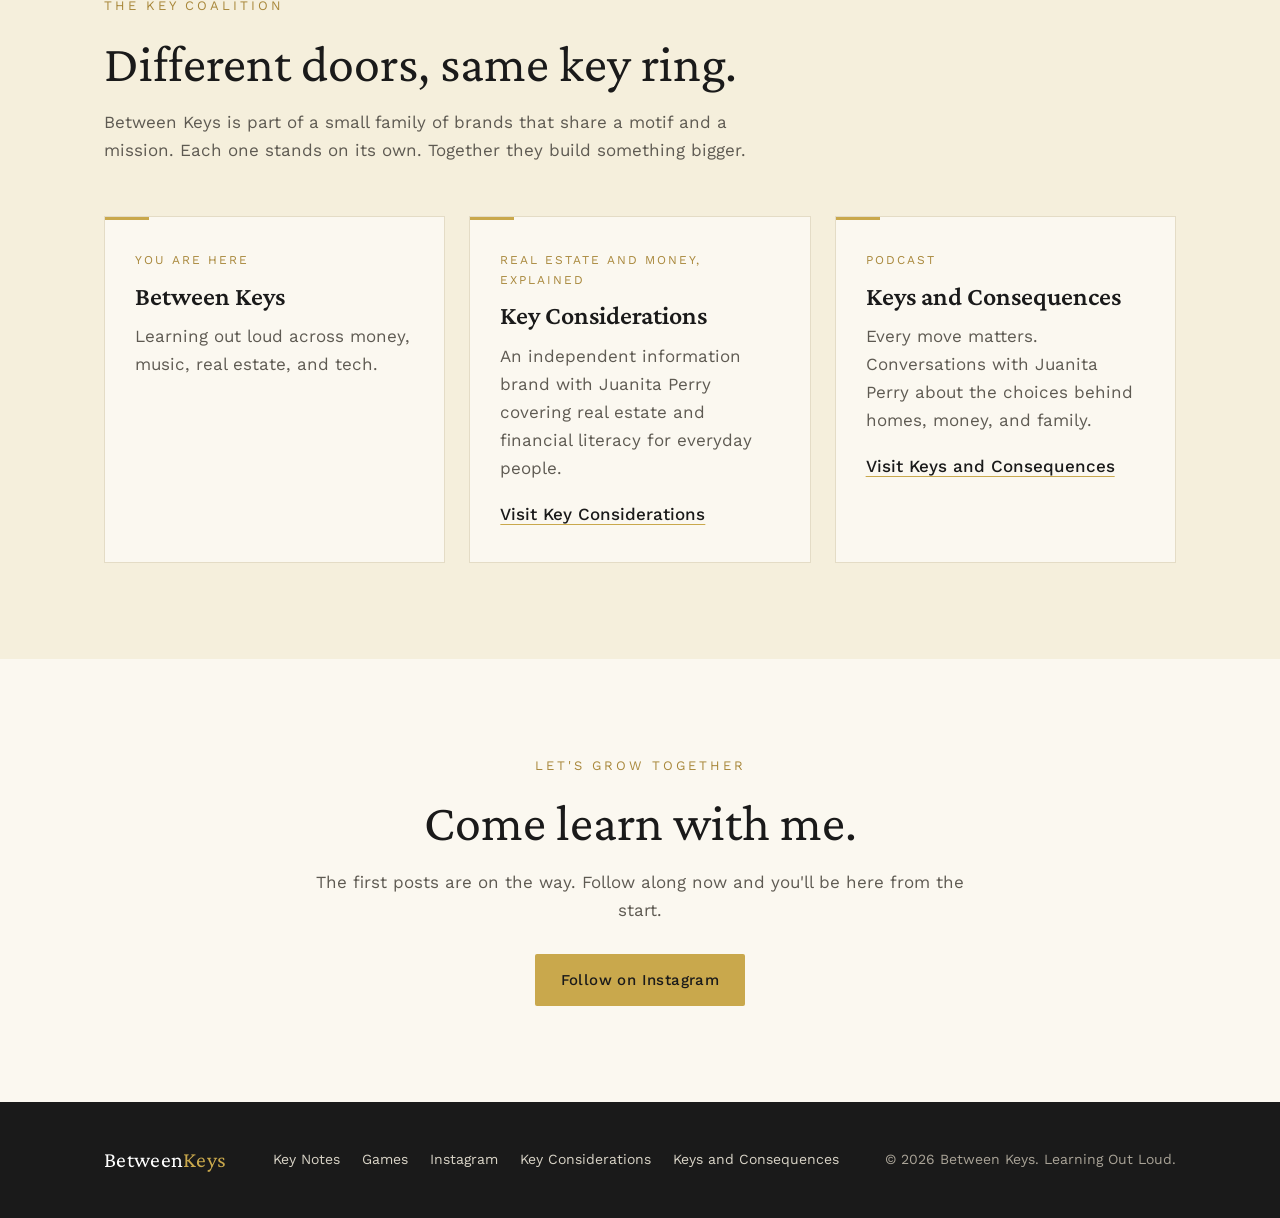
==== commit 6753dcea: "Add Key Notes section and Take Your Cell Number Off the Internet briefing New /key-notes/ hub and /k" ====
--- a/index.html
+++ b/index.html
@@ -38,6 +38,7 @@
       <a href="#keys-to-code">Keys to Code</a>
       <a href="#coalition">Coalition</a>
       <a href="#follow">Follow</a>
+      <a href="/key-notes/">Key Notes</a>
       <a class="nav-games" href="/games/">Games</a>
     </nav>
   </div>
@@ -223,6 +224,7 @@
   <div class="wrap">
     <span class="wordmark">Between<span>Keys</span></span>
     <div class="footer-links">
+      <a href="/key-notes/">Key Notes</a>
       <a href="/games/">Games</a>
       <a href="https://www.instagram.com/betweenkeystofree/" target="_blank" rel="noopener">Instagram</a>
       <a href="https://keyconsiderations.org" target="_blank" rel="noopener">Key Considerations</a>
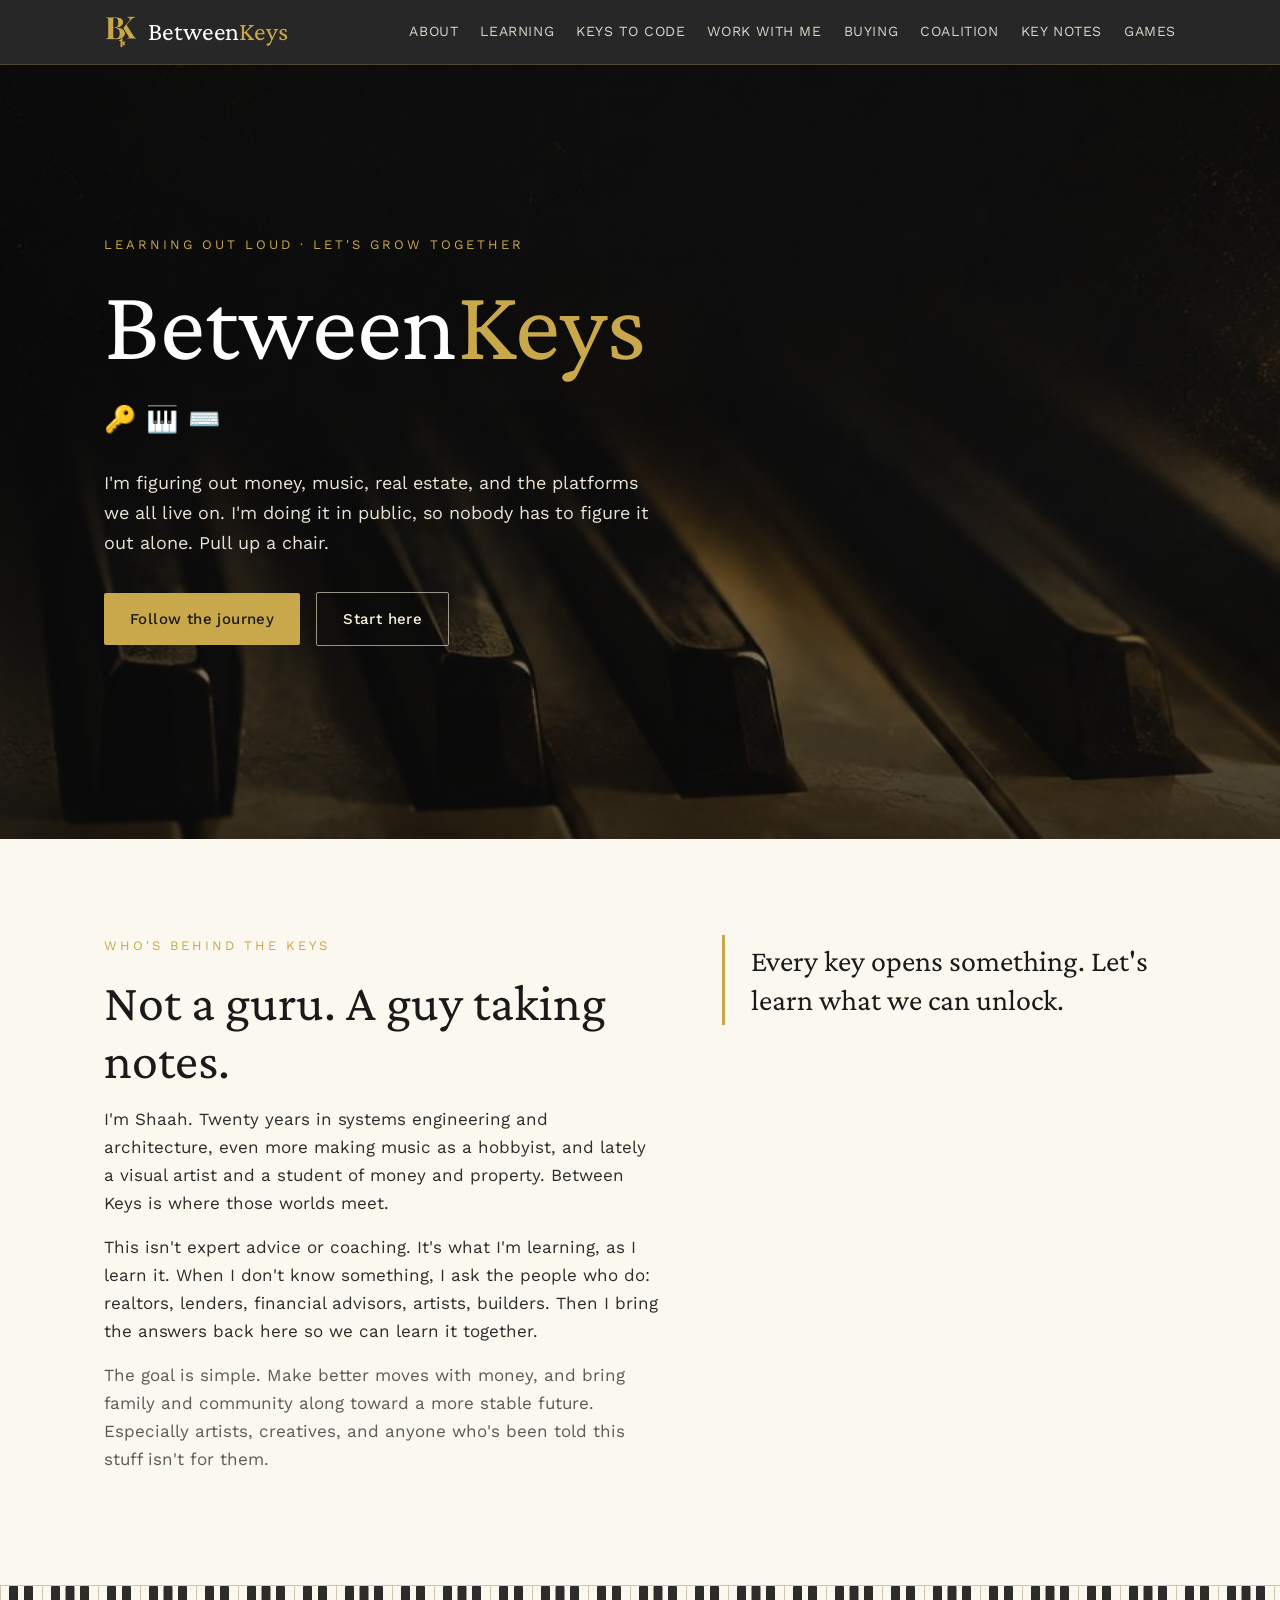
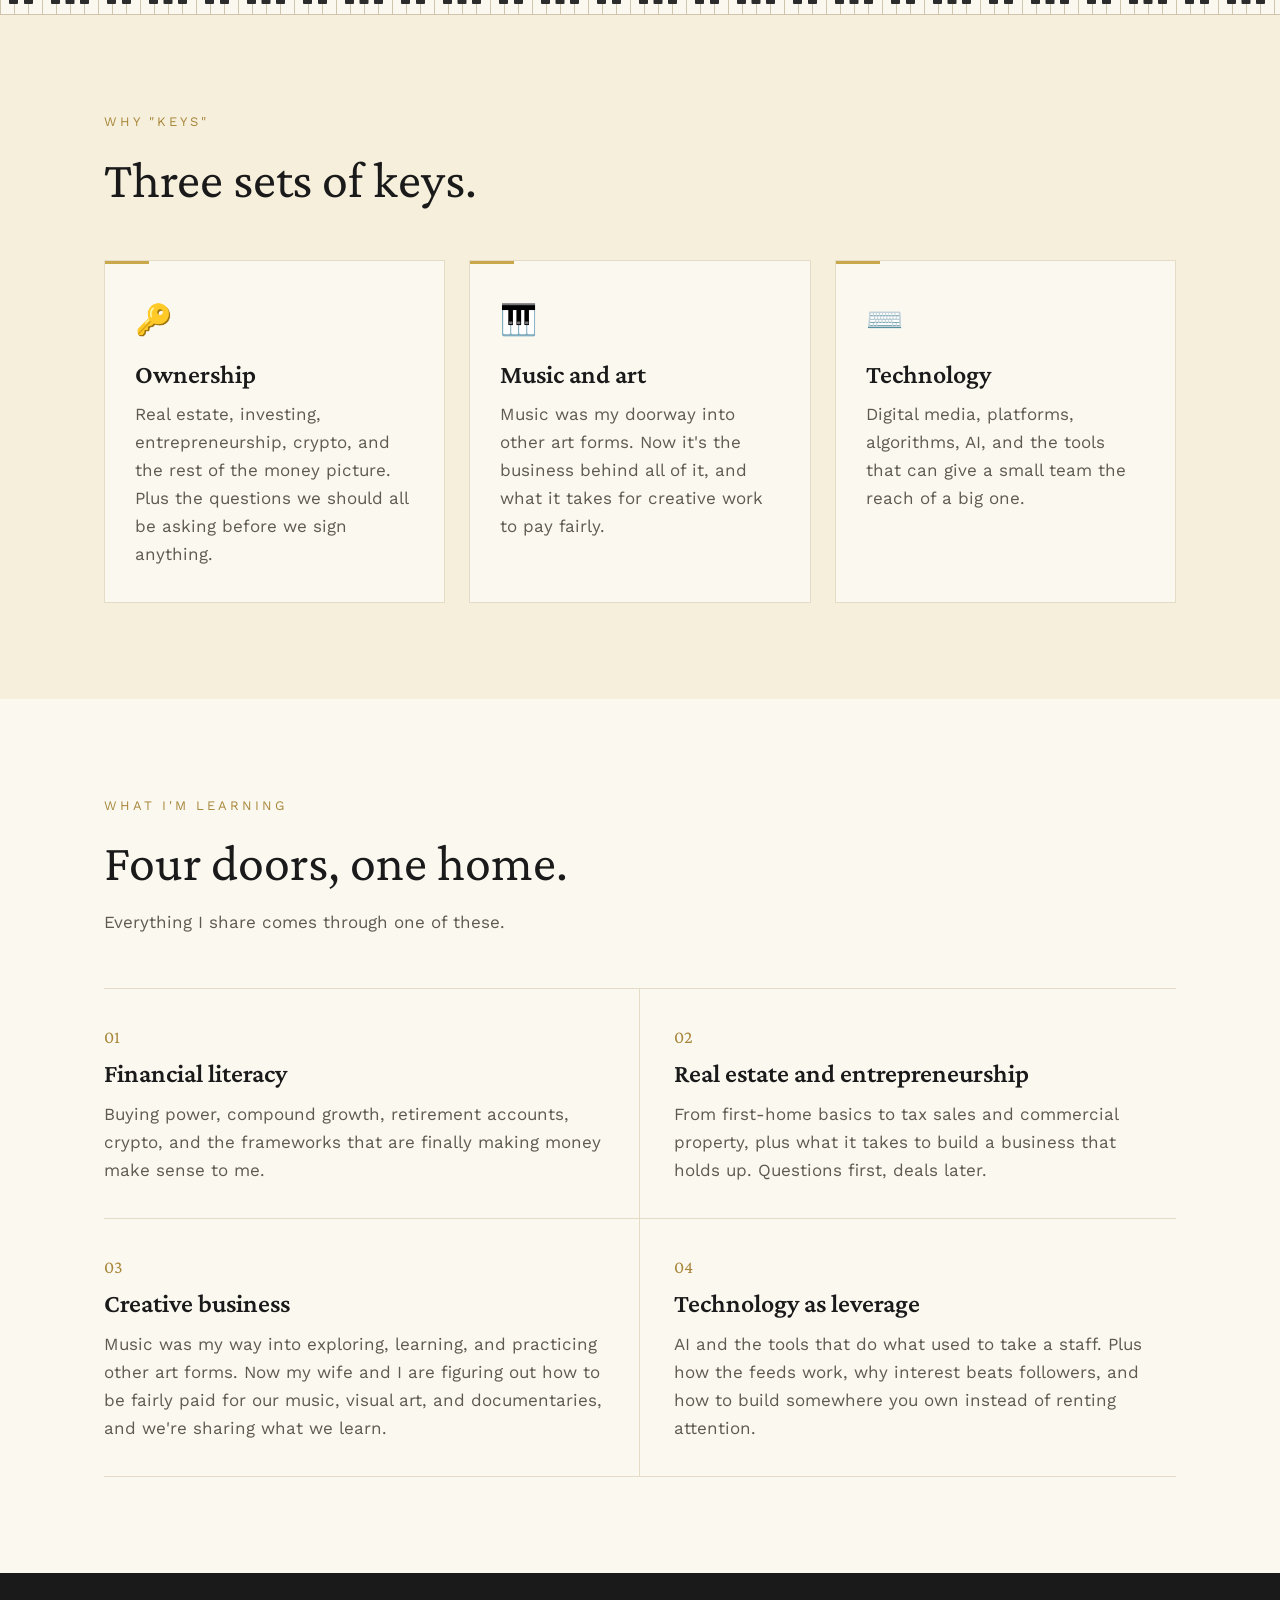
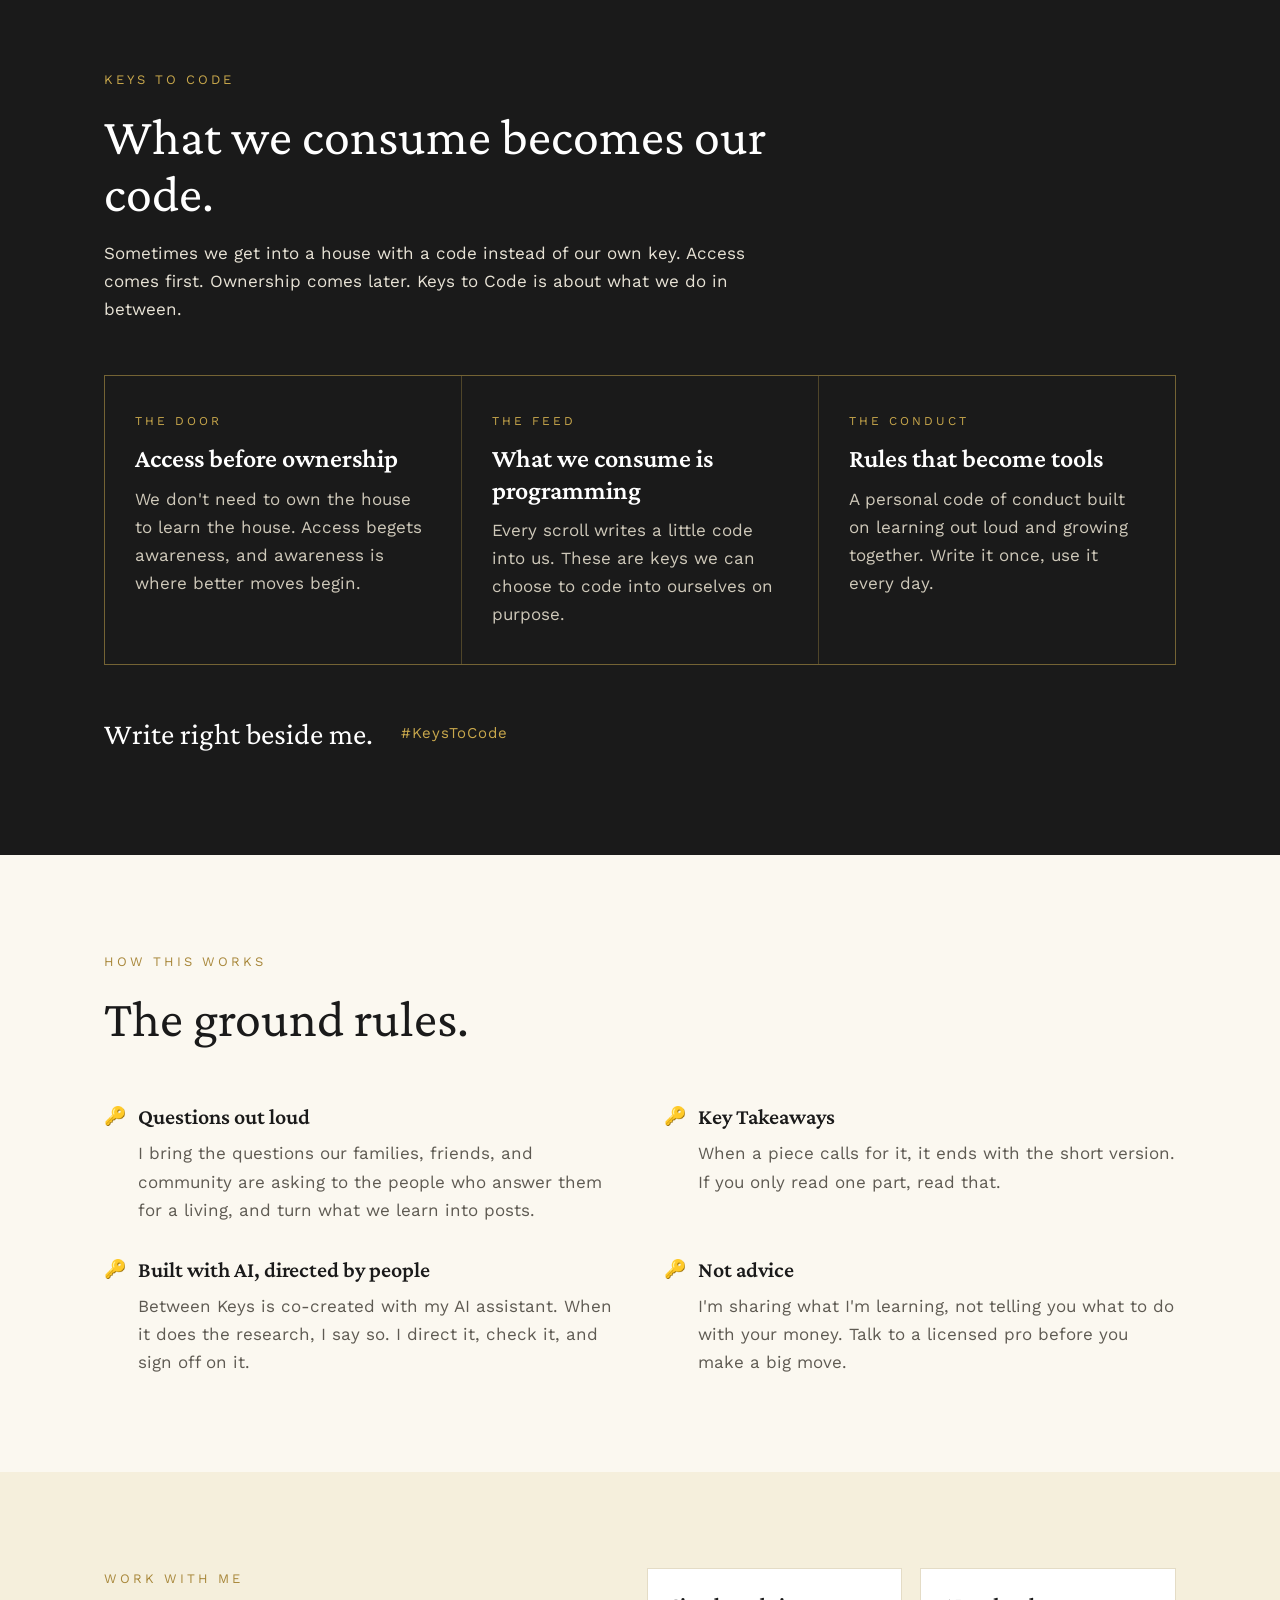
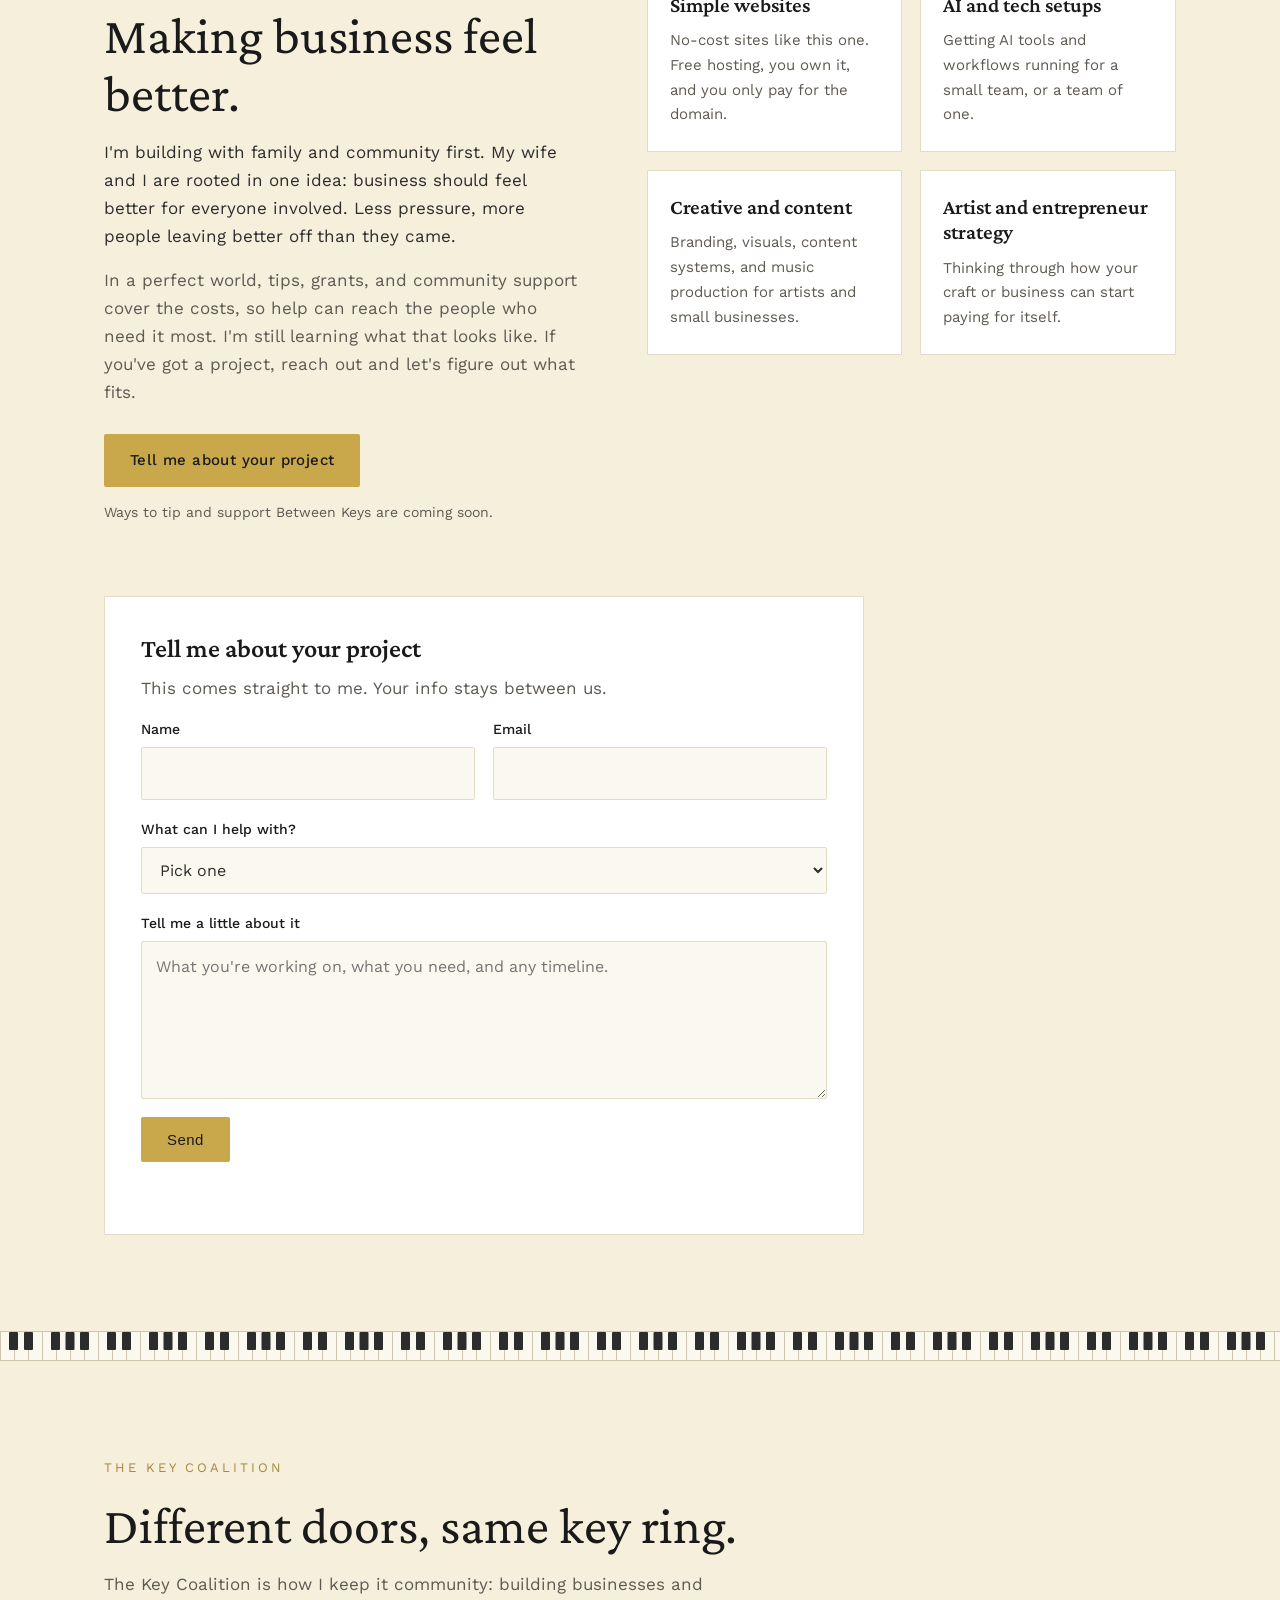
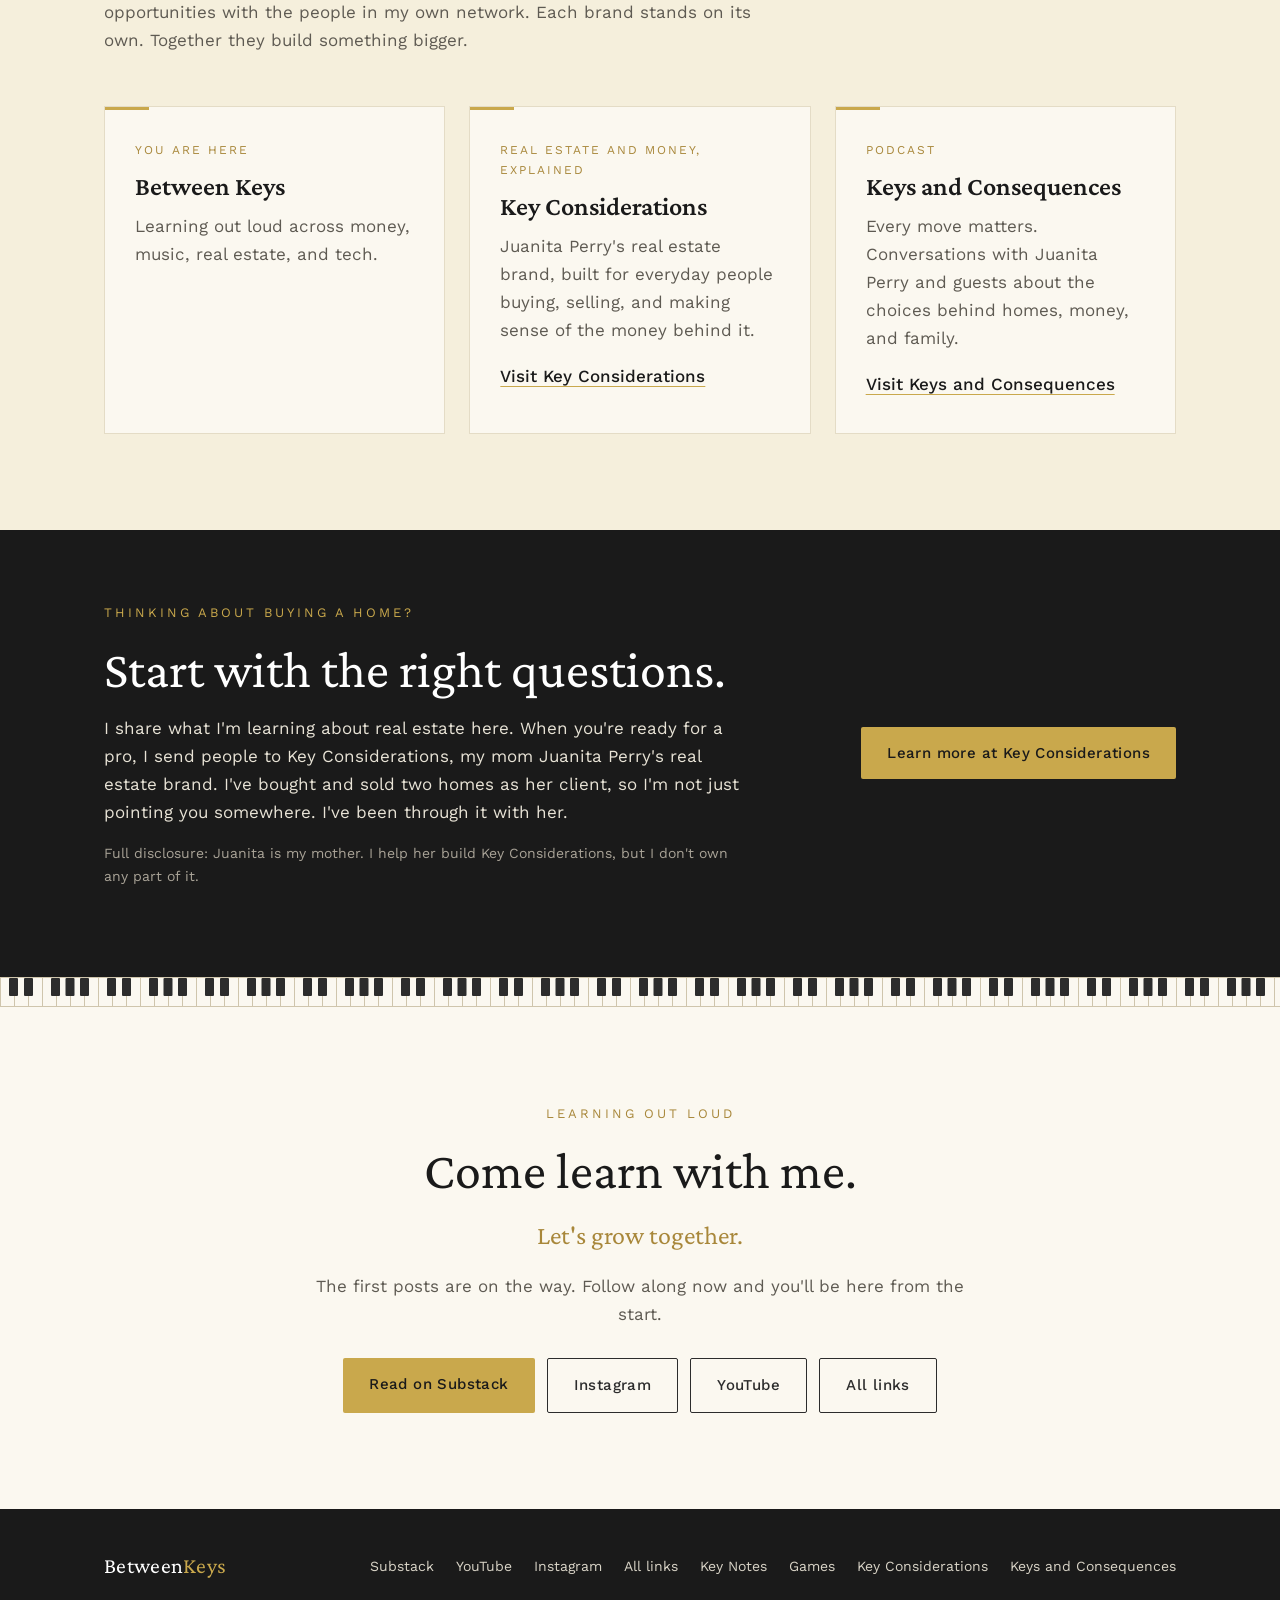
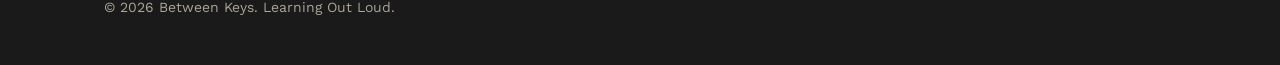
==== commit 21a3ade9: "Site update: revised copy, Work With Me and request form, home buying section, keyboard dividers Mer" ====
--- a/index.html
+++ b/index.html
@@ -33,11 +33,12 @@
       <span class="wordmark">Between<span>Keys</span></span>
     </a>
     <nav class="nav" aria-label="Main">
-      <a href="#about">About</a>
-      <a href="#learning">What I'm Learning</a>
-      <a href="#keys-to-code">Keys to Code</a>
-      <a href="#coalition">Coalition</a>
-      <a href="#follow">Follow</a>
+      <a class="nav-sec" href="#about">About</a>
+      <a class="nav-sec" href="#learning">Learning</a>
+      <a class="nav-sec" href="#keys-to-code">Keys to Code</a>
+      <a class="nav-sec" href="#work">Work With Me</a>
+      <a class="nav-sec" href="#buying">Buying</a>
+      <a class="nav-sec" href="#coalition">Coalition</a>
       <a href="/key-notes/">Key Notes</a>
       <a class="nav-games" href="/games/">Games</a>
     </nav>
@@ -52,7 +53,7 @@
       <h1 id="hero-title">Between<span>Keys</span></h1>
       <p class="emoji-keys" aria-label="Real estate, music, and tech">🔑🎹⌨️</p>
       <p class="lede">I'm figuring out money, music, real estate, and the platforms we all live on. I'm doing it in public, so nobody has to figure it out alone. Pull up a chair.</p>
-      <a class="btn btn-gold" href="https://www.instagram.com/betweenkeystofree/" target="_blank" rel="noopener">Follow the journey</a>
+      <a class="btn btn-gold" href="https://linktr.ee/betweenkeys" target="_blank" rel="noopener">Follow the journey</a>
       <a class="btn btn-ghost" href="#about">Start here</a>
     </div>
   </section>
@@ -62,11 +63,11 @@
       <div>
         <p class="eyebrow">Who's behind the keys</p>
         <h2 id="about-title">Not a guru. A guy taking notes.</h2>
-        <p>I'm Shaah. Twenty years in systems engineering and architecture, a hip hop producer out of the DMV, a visual artist, and lately a student of money and property. Between Keys is where those worlds meet.</p>
-        <p>This isn't expert advice or coaching. It's what I'm learning, as I learn it. When I don't know something, I ask the people who do: realtors, lenders, financial advisors, artists, builders. Then I bring the answers back here.</p>
-        <p class="muted">The goal is simple. Make better moves with money, and bring people along for the ride toward a more stable future. Especially artists, creatives, and anyone who's been told this stuff isn't for them.</p>
-      </div>
-      <blockquote class="pullquote">Every key opens something. The trick is finding out which door it fits, and sharing the copy.</blockquote>
+        <p>I'm Shaah. Twenty years in systems engineering and architecture, even more making music as a hobbyist, and lately a visual artist and a student of money and property. Between Keys is where those worlds meet.</p>
+        <p>This isn't expert advice or coaching. It's what I'm learning, as I learn it. When I don't know something, I ask the people who do: realtors, lenders, financial advisors, artists, builders. Then I bring the answers back here so we can learn it together.</p>
+        <p class="muted">The goal is simple. Make better moves with money, and bring family and community along toward a more stable future. Especially artists, creatives, and anyone who's been told this stuff isn't for them.</p>
+      </div>
+      <blockquote class="pullquote">Every key opens something. Let's learn what we can unlock.</blockquote>
     </div>
   </section>
 
@@ -76,23 +77,23 @@
     <div class="wrap">
       <div class="section-head">
         <p class="eyebrow">Why "Keys"</p>
-        <h2 id="keys-title">Three kinds of keys. One life between them.</h2>
+        <h2 id="keys-title">Three sets of keys.</h2>
       </div>
       <div class="cards">
         <article class="card">
           <div class="icon" aria-hidden="true">🔑</div>
-          <h3>House keys</h3>
-          <p>Real estate and knowledge. Ownership, access, investing, and the questions you're supposed to ask before you sign anything.</p>
+          <h3>Ownership</h3>
+          <p>Real estate, investing, entrepreneurship, crypto, and the rest of the money picture. Plus the questions we should all be asking before we sign anything.</p>
         </article>
         <article class="card">
           <div class="icon" aria-hidden="true">🎹</div>
-          <h3>Piano keys</h3>
-          <p>Music. The business behind the art: distribution, rights, royalties, and how independent artists actually get paid.</p>
+          <h3>Music and art</h3>
+          <p>Music was my doorway into other art forms. Now it's the business behind all of it, and what it takes for creative work to pay fairly.</p>
         </article>
         <article class="card">
           <div class="icon" aria-hidden="true">⌨️</div>
-          <h3>Keyboard keys</h3>
-          <p>Tech. Platforms, algorithms, AI, and the tools that can give a small team the reach of a big one.</p>
+          <h3>Technology</h3>
+          <p>Digital media, platforms, algorithms, AI, and the tools that can give a small team the reach of a big one.</p>
         </article>
       </div>
     </div>
@@ -102,29 +103,29 @@
     <div class="wrap">
       <div class="section-head">
         <p class="eyebrow">What I'm learning</p>
-        <h2 id="learning-title">Four lanes, one notebook.</h2>
-        <p class="muted">Everything here lands in one of these. Some lanes are deeper than others right now. That's the point of learning out loud.</p>
+        <h2 id="learning-title">Four doors, one home.</h2>
+        <p class="muted">Everything I share comes through one of these.</p>
       </div>
       <div class="pillars">
         <div class="pillar">
           <div class="num">01</div>
           <h3>Financial literacy</h3>
-          <p>Buying power, compound growth, retirement accounts, and the frameworks that finally made money make sense to me.</p>
+          <p>Buying power, compound growth, retirement accounts, crypto, and the frameworks that are finally making money make sense to me.</p>
         </div>
         <div class="pillar">
           <div class="num">02</div>
-          <h3>Real estate</h3>
-          <p>From first-home basics to investing strategy, including tax sales and commercial property. Questions first, deals later.</p>
+          <h3>Real estate and entrepreneurship</h3>
+          <p>From first-home basics to tax sales and commercial property, plus what it takes to build a business that holds up. Questions first, deals later.</p>
         </div>
         <div class="pillar">
           <div class="num">03</div>
-          <h3>Music business</h3>
-          <p>Distributors, splits, publishing, and the decisions a collective has to make before the first release goes out.</p>
+          <h3>Creative business</h3>
+          <p>Music was my way into exploring, learning, and practicing other art forms. Now my wife and I are figuring out how to be fairly paid for our music, visual art, and documentaries, and we're sharing what we learn.</p>
         </div>
         <div class="pillar">
           <div class="num">04</div>
-          <h3>Platform strategy</h3>
-          <p>How the feeds work, why interest beats followers, and how to build somewhere you own instead of renting attention.</p>
+          <h3>Technology as leverage</h3>
+          <p>AI and the tools that do what used to take a staff. Plus how the feeds work, why interest beats followers, and how to build somewhere you own instead of renting attention.</p>
         </div>
       </div>
     </div>
@@ -134,19 +135,19 @@
     <div class="wrap">
       <div class="section-head">
         <p class="eyebrow">Keys to Code</p>
-        <h2 id="ktc-title">What you take in becomes how you move.</h2>
-        <p>Sometimes you get into a house with a code instead of your own key. Access comes first. Ownership comes later. Keys to Code is about using that access well.</p>
+        <h2 id="ktc-title">What we consume becomes our code.</h2>
+        <p>Sometimes we get into a house with a code instead of our own key. Access comes first. Ownership comes later. Keys to Code is about what we do in between.</p>
       </div>
       <div class="ktc-grid">
         <div class="ktc-item">
           <div class="label">The door</div>
           <h3>Access before ownership</h3>
-          <p>You don't need to own the house to learn the house. Access begets awareness, and awareness is where better moves start.</p>
+          <p>We don't need to own the house to learn the house. Access begets awareness, and awareness is where better moves begin.</p>
         </div>
         <div class="ktc-item">
           <div class="label">The feed</div>
-          <h3>What you consume is programming</h3>
-          <p>Every scroll writes a little code into you. These are keys you can choose to code into yourself on purpose.</p>
+          <h3>What we consume is programming</h3>
+          <p>Every scroll writes a little code into us. These are keys we can choose to code into ourselves on purpose.</p>
         </div>
         <div class="ktc-item">
           <div class="label">The conduct</div>
@@ -168,14 +169,76 @@
         <h2 id="how-title">The ground rules.</h2>
       </div>
       <ul class="how-list">
-        <li><strong>Questions out loud</strong><span>I bring the questions my family, friends, and community are asking to people who answer them for a living, and turn what I learn into posts.</span></li>
-        <li><strong>Key Takeaways, every time</strong><span>Every piece ends with the short version. If you only read one part, read that.</span></li>
-        <li><strong>Built with AI, directed by people</strong><span>Between Keys is co-created with Claude. When Claude does the research, I say so. I direct it, check it, and sign off on it.</span></li>
+        <li><strong>Questions out loud</strong><span>I bring the questions our families, friends, and community are asking to the people who answer them for a living, and turn what we learn into posts.</span></li>
+        <li><strong>Key Takeaways</strong><span>When a piece calls for it, it ends with the short version. If you only read one part, read that.</span></li>
+        <li><strong>Built with AI, directed by people</strong><span>Between Keys is co-created with my AI assistant. When it does the research, I say so. I direct it, check it, and sign off on it.</span></li>
         <li><strong>Not advice</strong><span>I'm sharing what I'm learning, not telling you what to do with your money. Talk to a licensed pro before you make a big move.</span></li>
       </ul>
     </div>
   </section>
 
+  <section id="work" class="three-keys" aria-labelledby="work-title">
+    <div class="wrap work-grid">
+      <div>
+        <p class="eyebrow" style="color:var(--gold-deep)">Work with me</p>
+        <h2 id="work-title">Making business feel better.</h2>
+        <p>I'm building with family and community first. My wife and I are rooted in one idea: business should feel better for everyone involved. Less pressure, more people leaving better off than they came.</p>
+        <p class="muted">In a perfect world, tips, grants, and community support cover the costs, so help can reach the people who need it most. I'm still learning what that looks like. If you've got a project, reach out and let's figure out what fits.</p>
+        <div class="work-cta">
+          <a class="btn btn-gold" href="#request">Tell me about your project</a>
+          <p class="small-note">Ways to tip and support Between Keys are coming soon.</p>
+        </div>
+      </div>
+      <div class="services">
+        <div class="service">
+          <h3>Simple websites</h3>
+          <p>No-cost sites like this one. Free hosting, you own it, and you only pay for the domain.</p>
+        </div>
+        <div class="service">
+          <h3>AI and tech setups</h3>
+          <p>Getting AI tools and workflows running for a small team, or a team of one.</p>
+        </div>
+        <div class="service">
+          <h3>Creative and content</h3>
+          <p>Branding, visuals, content systems, and music production for artists and small businesses.</p>
+        </div>
+        <div class="service">
+          <h3>Artist and entrepreneur strategy</h3>
+          <p>Thinking through how your craft or business can start paying for itself.</p>
+        </div>
+      </div>
+    </div>
+    <div class="wrap">
+      <form id="request" class="request-form" action="https://api.web3forms.com/submit" method="POST">
+        <h3>Tell me about your project</h3>
+        <p class="muted">This comes straight to me. Your info stays between us.</p>
+        <input type="hidden" name="access_key" value="71411d8d-466c-4510-90e4-8756c04c6a2d">
+        <input type="hidden" name="subject" value="New request from Between Keys">
+        <input type="hidden" name="from_name" value="Between Keys website">
+        <input type="checkbox" name="botcheck" class="hp" tabindex="-1" autocomplete="off" aria-hidden="true">
+        <div class="field-row">
+          <label>Name<input type="text" name="name" required autocomplete="name"></label>
+          <label>Email<input type="email" name="email" required autocomplete="email"></label>
+        </div>
+        <label>What can I help with?
+          <select name="request_type" required>
+            <option value="" disabled selected>Pick one</option>
+            <option>Simple website</option>
+            <option>AI and tech setup</option>
+            <option>Creative and content</option>
+            <option>Artist and entrepreneur strategy</option>
+            <option>Podcast or collaboration idea</option>
+            <option>Just a question</option>
+            <option>Something else</option>
+          </select>
+        </label>
+        <label>Tell me a little about it<textarea name="message" rows="5" required placeholder="What you're working on, what you need, and any timeline."></textarea></label>
+        <button type="submit" class="btn btn-gold">Send</button>
+        <p class="form-status" role="status" aria-live="polite"></p>
+      </form>
+    </div>
+  </section>
+
   <div class="keys-rule" aria-hidden="true"></div>
 
   <section id="coalition" class="coalition" aria-labelledby="coalition-title">
@@ -183,7 +246,7 @@
       <div class="section-head">
         <p class="eyebrow">The Key Coalition</p>
         <h2 id="coalition-title">Different doors, same key ring.</h2>
-        <p class="muted">Between Keys is part of a small family of brands that share a motif and a mission. Each one stands on its own. Together they build something bigger.</p>
+        <p class="muted">The Key Coalition is how I keep it community: building businesses and opportunities with the people in my own network. Each brand stands on its own. Together they build something bigger.</p>
       </div>
       <div class="coalition-grid">
         <article class="card">
@@ -194,27 +257,47 @@
         <article class="card">
           <div class="tag">Real estate and money, explained</div>
           <h3>Key Considerations</h3>
-          <p class="muted">An independent information brand with Juanita Perry covering real estate and financial literacy for everyday people.</p>
+          <p class="muted">Juanita Perry's real estate brand, built for everyday people buying, selling, and making sense of the money behind it.</p>
           <a class="more" href="https://keyconsiderations.org" target="_blank" rel="noopener">Visit Key Considerations</a>
         </article>
         <article class="card">
           <div class="tag">Podcast</div>
           <h3>Keys and Consequences</h3>
-          <p class="muted">Every move matters. Conversations with Juanita Perry about the choices behind homes, money, and family.</p>
+          <p class="muted">Every move matters. Conversations with Juanita Perry and guests about the choices behind homes, money, and family.</p>
           <a class="more" href="https://keysandconsequences.com" target="_blank" rel="noopener">Visit Keys and Consequences</a>
         </article>
       </div>
     </div>
   </section>
 
+  <section id="buying" class="homebuy" aria-labelledby="buying-title">
+    <div class="wrap homebuy-inner">
+      <div>
+        <p class="eyebrow">Thinking about buying a home?</p>
+        <h2 id="buying-title">Start with the right questions.</h2>
+        <p>I share what I'm learning about real estate here. When you're ready for a pro, I send people to Key Considerations, my mom Juanita Perry's real estate brand. I've bought and sold two homes as her client, so I'm not just pointing you somewhere. I've been through it with her.</p>
+        <p class="small-note">Full disclosure: Juanita is my mother. I help her build Key Considerations, but I don't own any part of it.</p>
+      </div>
+      <a class="btn btn-gold" href="https://keyconsiderations.org" target="_blank" rel="noopener">Learn more at Key Considerations</a>
+    </div>
+  </section>
+
+  <div class="keys-rule" aria-hidden="true"></div>
+
   <section id="follow" class="follow" aria-labelledby="follow-title">
     <div class="wrap">
       <div class="section-head">
-        <p class="eyebrow">Let's grow together</p>
+        <p class="eyebrow">Learning out loud</p>
         <h2 id="follow-title">Come learn with me.</h2>
+        <p class="sub">Let's grow together.</p>
         <p class="muted">The first posts are on the way. Follow along now and you'll be here from the start.</p>
       </div>
-      <a class="btn btn-gold" href="https://www.instagram.com/betweenkeystofree/" target="_blank" rel="noopener">Follow on Instagram</a>
+      <div class="follow-buttons">
+        <a class="btn btn-gold" href="https://substack.com/@betweenkeys" target="_blank" rel="noopener">Read on Substack</a>
+        <a class="btn btn-outline" href="https://www.instagram.com/betweenkeystofree/" target="_blank" rel="noopener">Instagram</a>
+        <a class="btn btn-outline" href="https://www.youtube.com/@BetweenKeys" target="_blank" rel="noopener">YouTube</a>
+        <a class="btn btn-outline" href="https://linktr.ee/betweenkeys" target="_blank" rel="noopener">All links</a>
+      </div>
     </div>
   </section>
 
@@ -224,9 +307,12 @@
   <div class="wrap">
     <span class="wordmark">Between<span>Keys</span></span>
     <div class="footer-links">
+      <a href="https://substack.com/@betweenkeys" target="_blank" rel="noopener">Substack</a>
+      <a href="https://www.youtube.com/@BetweenKeys" target="_blank" rel="noopener">YouTube</a>
+      <a href="https://www.instagram.com/betweenkeystofree/" target="_blank" rel="noopener">Instagram</a>
+      <a href="https://linktr.ee/betweenkeys" target="_blank" rel="noopener">All links</a>
       <a href="/key-notes/">Key Notes</a>
       <a href="/games/">Games</a>
-      <a href="https://www.instagram.com/betweenkeystofree/" target="_blank" rel="noopener">Instagram</a>
       <a href="https://keyconsiderations.org" target="_blank" rel="noopener">Key Considerations</a>
       <a href="https://keysandconsequences.com" target="_blank" rel="noopener">Keys and Consequences</a>
     </div>
@@ -235,5 +321,29 @@
 </footer>
 
 <script>document.getElementById("yr").textContent = new Date().getFullYear();</script>
+<script>
+(function () {
+  var form = document.getElementById("request");
+  if (!form) return;
+  var status = form.querySelector(".form-status");
+  form.addEventListener("submit", function (e) {
+    e.preventDefault();
+    if (form.access_key.value.indexOf("YOUR_") === 0) {
+      status.textContent = "This form isn't connected yet. Please reach out on Instagram for now.";
+      return;
+    }
+    var btn = form.querySelector("button");
+    btn.disabled = true; status.textContent = "Sending...";
+    fetch(form.action, { method: "POST", headers: { "Accept": "application/json" }, body: new FormData(form) })
+      .then(function (r) { return r.json(); })
+      .then(function (d) {
+        if (d.success) { form.reset(); status.textContent = "Got it. I'll be in touch soon."; }
+        else { status.textContent = "Something went wrong. Please try again in a bit."; }
+      })
+      .catch(function () { status.textContent = "Something went wrong. Please try again in a bit."; })
+      .finally(function () { btn.disabled = false; });
+  });
+})();
+</script>
 </body>
 </html>
--- a/styles.css
+++ b/styles.css
@@ -28,12 +28,12 @@
 .wrap { width: 100%; max-width: var(--max); margin: 0 auto; padding: 0 24px; }
 
 /* Piano key rule, used as a section divider */
+/* One octave = 7 white keys, black keys in a group of 2 then a group of 3 */
 .keys-rule {
-  height: 14px;
-  background:
-    repeating-linear-gradient(90deg, var(--charcoal) 0 10px, transparent 10px 22px, var(--charcoal) 22px 32px, transparent 32px 56px),
-    var(--paper);
-  opacity: .9;
+  height: 30px;
+  background: url("data:image/svg+xml,<svg xmlns='http://www.w3.org/2000/svg' width='98' height='30'><rect width='98' height='30' fill='%23FBF8F0'/><g fill='%23CFC5AC'><rect x='0' width='1' height='30'/><rect x='14' width='1' height='30'/><rect x='28' width='1' height='30'/><rect x='42' width='1' height='30'/><rect x='56' width='1' height='30'/><rect x='70' width='1' height='30'/><rect x='84' width='1' height='30'/></g><g fill='%232C2C2C'><rect x='9' width='9' height='18' rx='1'/><rect x='24' width='9' height='18' rx='1'/><rect x='51' width='9' height='18' rx='1'/><rect x='65.5' width='9' height='18' rx='1'/><rect x='80' width='9' height='18' rx='1'/></g></svg>") repeat-x left top;
+  border-top: 1px solid #CFC5AC;
+  border-bottom: 1px solid #CFC5AC;
 }
 
 /* Header */
@@ -44,13 +44,15 @@
   border-bottom: 1px solid rgba(201, 168, 76, .25);
 }
 .site-header .wrap { display: flex; align-items: center; justify-content: space-between; height: 64px; }
-.brand { display: flex; align-items: center; gap: 10px; text-decoration: none; }
+.brand { display: flex; align-items: center; gap: 10px; text-decoration: none; flex-shrink: 0; margin-right: 28px; }
 .brand img { width: 34px; height: 34px; }
 .wordmark { font-family: var(--serif); font-size: 26px; line-height: 1; color: #fff; letter-spacing: .3px; }
 .wordmark span { color: var(--gold); }
-.nav { display: flex; gap: 26px; }
-.nav a { color: #d9d4c7; text-decoration: none; font-size: 14px; letter-spacing: .6px; text-transform: uppercase; }
+.nav { display: flex; gap: 22px; }
+.nav a { white-space: nowrap; color: #d9d4c7; text-decoration: none; font-size: 14px; letter-spacing: .6px; text-transform: uppercase; }
 .nav a:hover { color: var(--gold); }
+
+@media (max-width: 1240px) { .nav a.nav-sec { display: none; } }
 
 /* Hero */
 .hero {
@@ -149,9 +151,22 @@
 .coalition-grid .card .tag { font-size: 12px; letter-spacing: 2px; text-transform: uppercase; color: var(--gold-deep); margin-bottom: 10px; }
 .coalition-grid .card a.more { margin-top: 18px; font-weight: 500; color: var(--ink); text-decoration-color: var(--gold); text-underline-offset: 4px; }
 
+/* Work with me */
+.work-grid { display: grid; grid-template-columns: .95fr 1.05fr; gap: 64px; align-items: start; }
+.services { display: grid; grid-template-columns: 1fr 1fr; gap: 18px; }
+.service { border: 1px solid var(--line); background: #fff; padding: 24px 22px; }
+.service h3 { font-size: 21px; }
+.service p { color: var(--muted); margin: 0; font-size: 15px; }
+.work-cta { margin-top: 28px; }
+.small-note { font-size: 14px; color: var(--muted); margin-top: 14px; }
+
 /* Follow */
 .follow { text-align: center; }
 .follow .section-head { margin: 0 auto 30px; }
+.follow .sub { font-family: var(--serif); font-size: 26px; color: var(--gold-deep); margin: 0 0 14px; }
+.follow-buttons { display: flex; flex-wrap: wrap; justify-content: center; gap: 12px; }
+.btn-outline { border: 1px solid var(--charcoal); color: var(--charcoal); }
+.btn-outline:hover { border-color: var(--gold-deep); color: var(--gold-deep); }
 
 /* Footer */
 .site-footer { background: var(--ink); color: #a9a397; padding: 46px 0; font-size: 14px; }
@@ -159,13 +174,14 @@
 .site-footer .wordmark { font-size: 22px; }
 .site-footer a { color: #d9d4c7; text-decoration: none; }
 .site-footer a:hover { color: var(--gold); }
-.footer-links { display: flex; gap: 22px; }
+.footer-links { display: flex; flex-wrap: wrap; gap: 10px 22px; }
 
 /* Responsive */
 @media (max-width: 900px) {
   .nav a:not(.nav-games) { display: none; }
   .nav a.nav-games { border: 1px solid var(--gold); border-radius: 999px; padding: 6px 14px; color: var(--gold); }
-  .about-grid, .cards, .ktc-grid, .coalition-grid { grid-template-columns: 1fr; }
+  .about-grid, .cards, .ktc-grid, .coalition-grid, .work-grid { grid-template-columns: 1fr; }
+  .work-grid { gap: 36px; }
   .pillars { grid-template-columns: 1fr; }
   .pillar, .pillar:nth-child(even) { padding: 28px 0; border-right: none; }
   .pillar:nth-child(odd) { border-right: none; }
@@ -176,5 +192,30 @@
 @media (max-width: 520px) {
   .wrap { padding: 0 16px; }
   .btn-ghost { margin: 12px 0 0; }
+  .services { grid-template-columns: 1fr; }
   .hero { min-height: 78vh; }
 }
+
+/* Home buying referral */
+.homebuy { background: var(--ink); color: #e8e3d6; padding: 72px 0; }
+.homebuy h2 { color: #fff; }
+.homebuy .eyebrow { color: var(--gold); }
+.homebuy .small-note { color: #a9a397; }
+.homebuy-inner { display: grid; grid-template-columns: 1fr auto; gap: 48px; align-items: center; }
+.homebuy-inner p { max-width: 640px; }
+@media (max-width: 900px) { .homebuy-inner { grid-template-columns: 1fr; gap: 24px; } .homebuy-inner .btn { justify-self: start; } }
+
+/* Request form */
+.request-form { margin-top: 56px; background: #fff; border: 1px solid var(--line); padding: 36px; max-width: 760px; scroll-margin-top: 80px; }
+.request-form label { display: block; font-size: 14px; font-weight: 500; color: var(--ink); margin-bottom: 18px; }
+.request-form input, .request-form select, .request-form textarea {
+  display: block; width: 100%; margin-top: 6px; padding: 12px 14px; font: inherit; font-size: 16px; font-weight: 400;
+  color: var(--charcoal); background: var(--paper); border: 1px solid var(--line); border-radius: 2px;
+}
+.request-form input:focus, .request-form select:focus, .request-form textarea:focus { outline: 2px solid var(--gold); outline-offset: 1px; border-color: var(--gold); }
+.field-row { display: grid; grid-template-columns: 1fr 1fr; gap: 0 18px; }
+.request-form button { border: 0; cursor: pointer; }
+.request-form button:disabled { opacity: .6; cursor: wait; }
+.form-status { margin: 14px 0 0; font-size: 15px; color: var(--muted); min-height: 1.5em; }
+.hp { position: absolute; left: -9999px; }
+@media (max-width: 520px) { .request-form { padding: 24px 18px; } .field-row { grid-template-columns: 1fr; } }
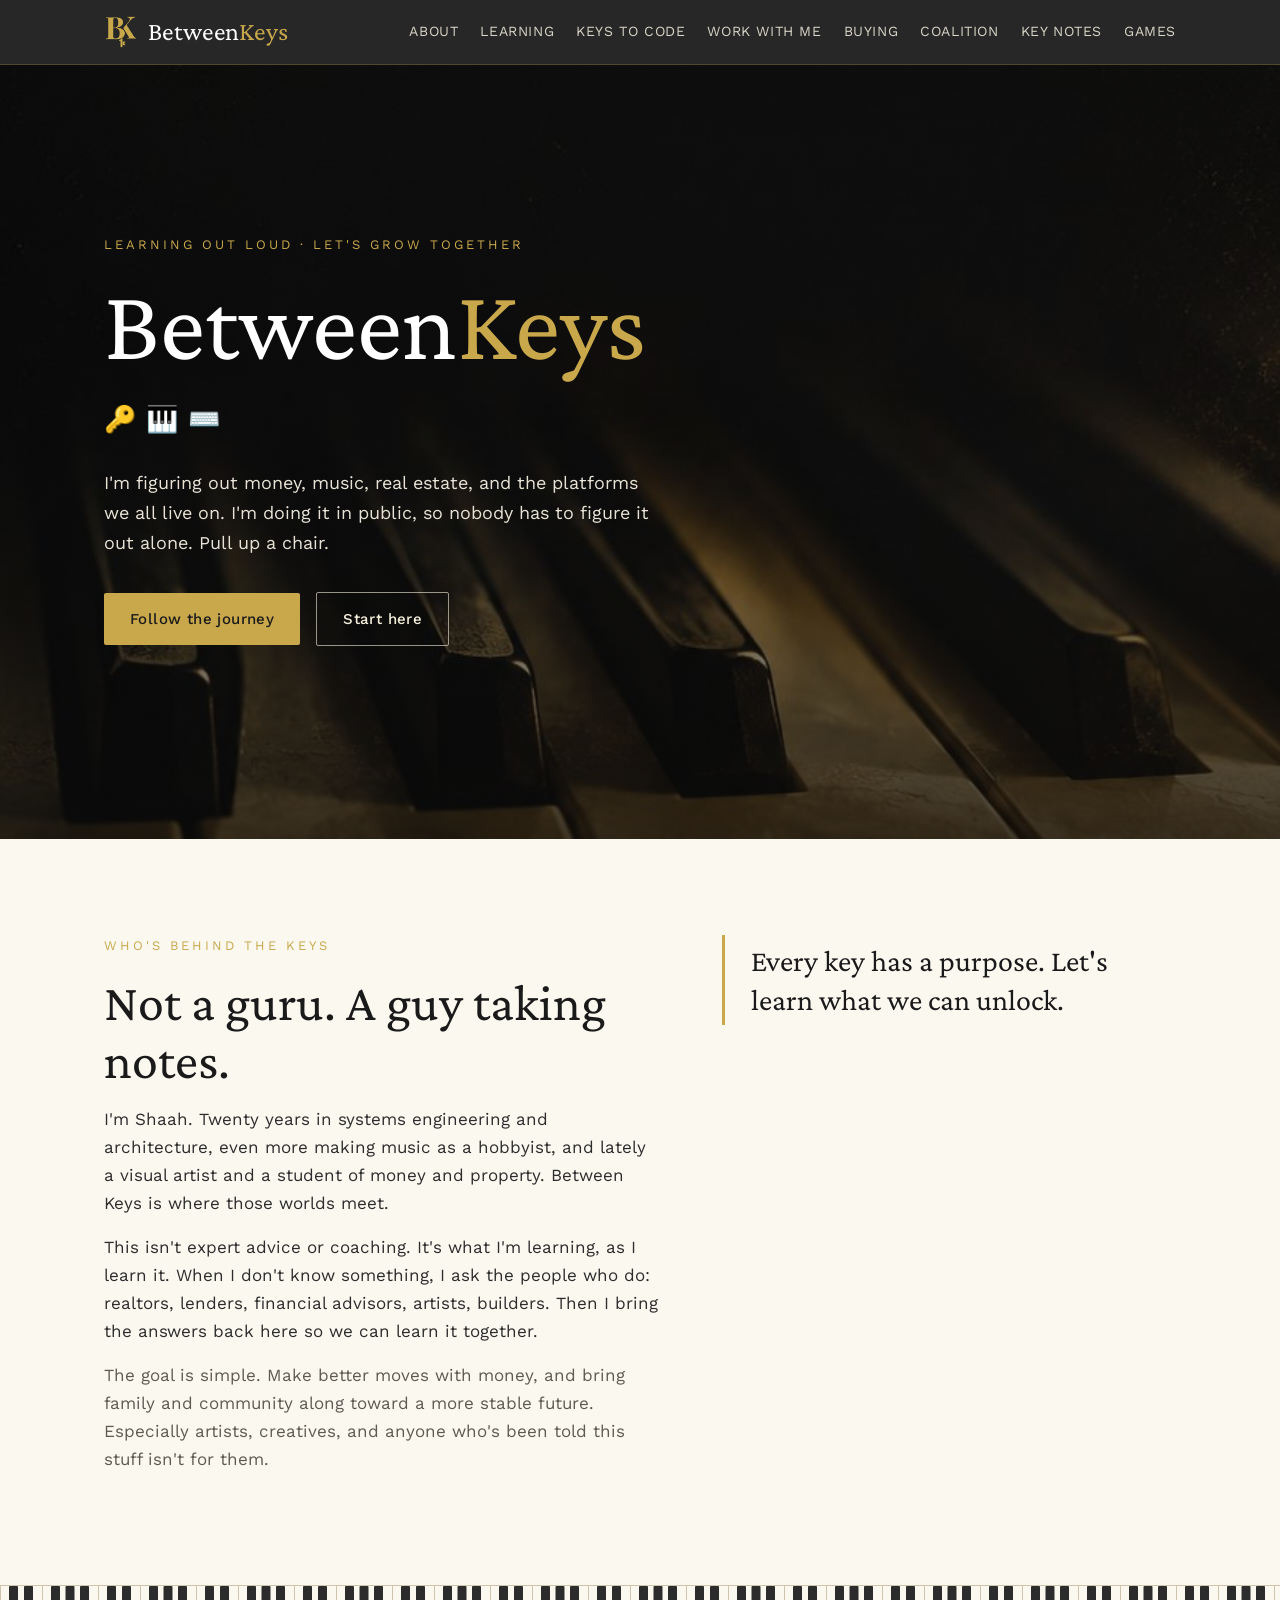
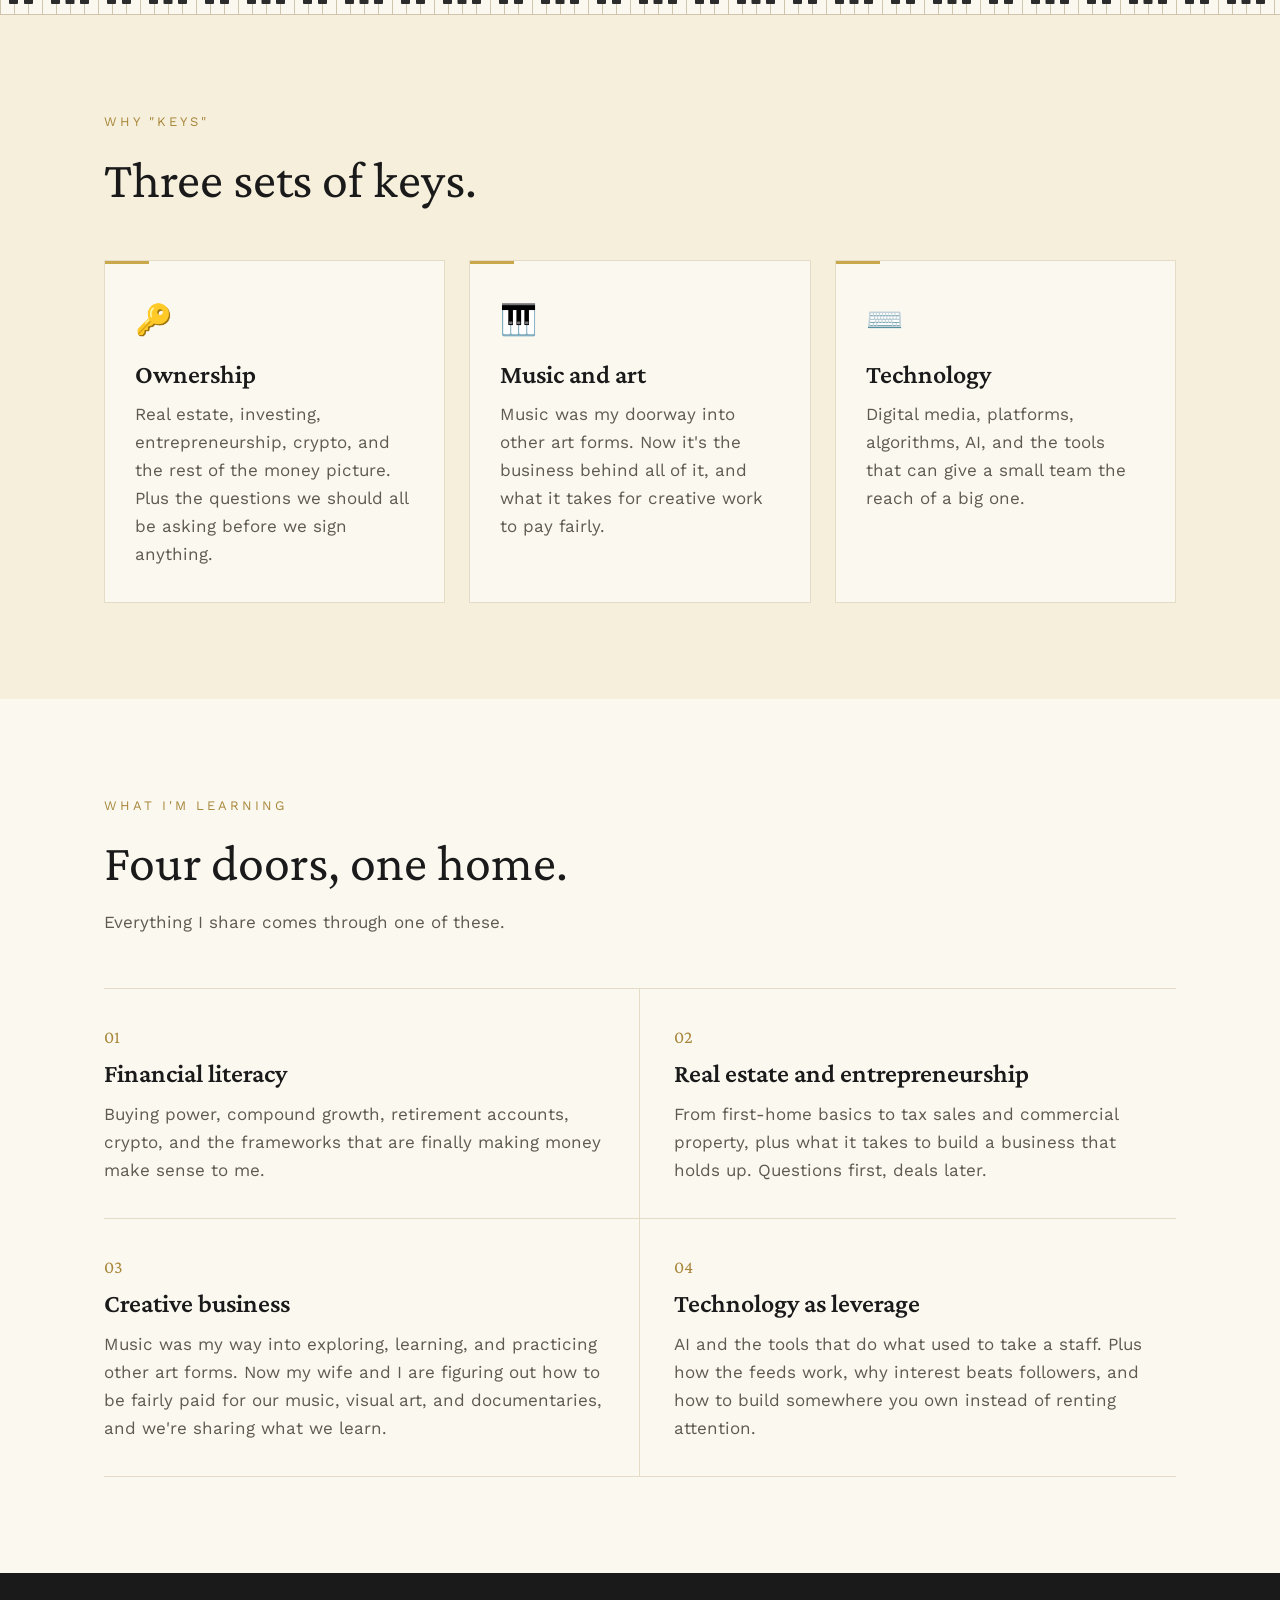
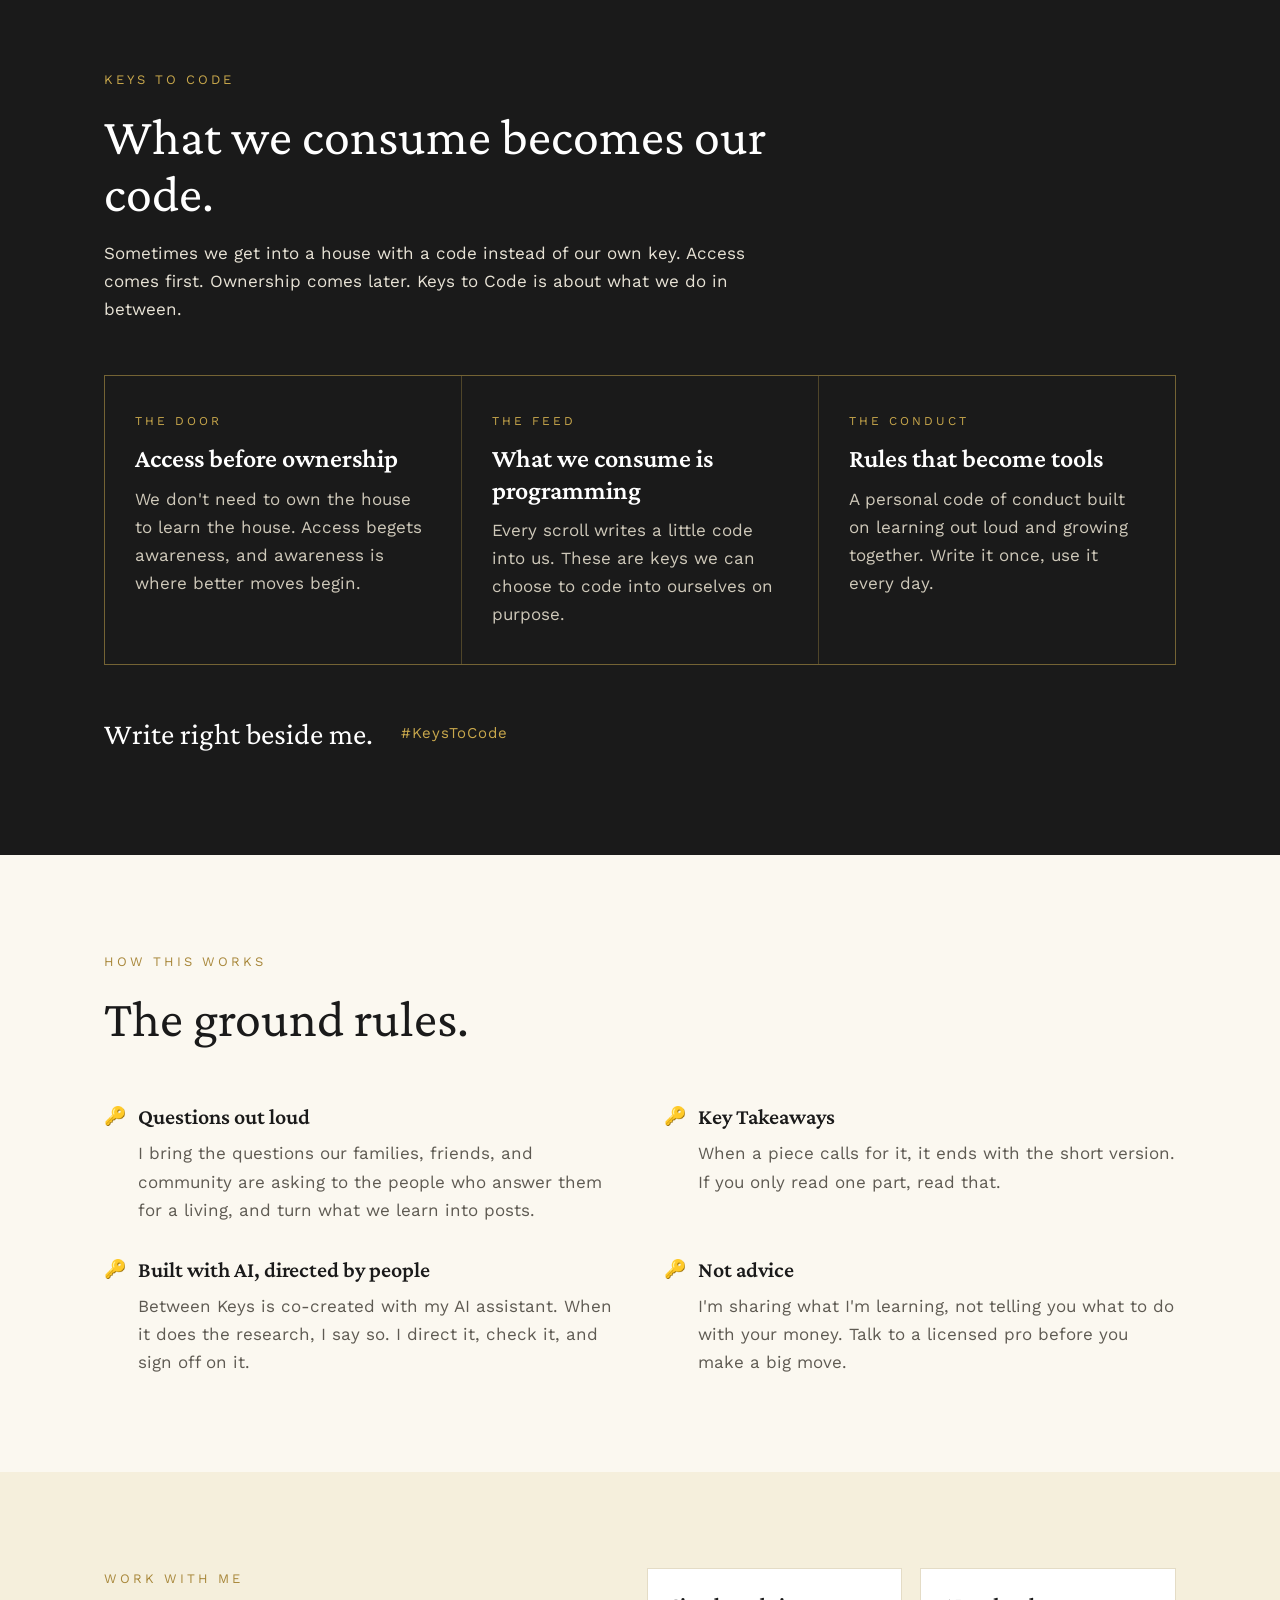
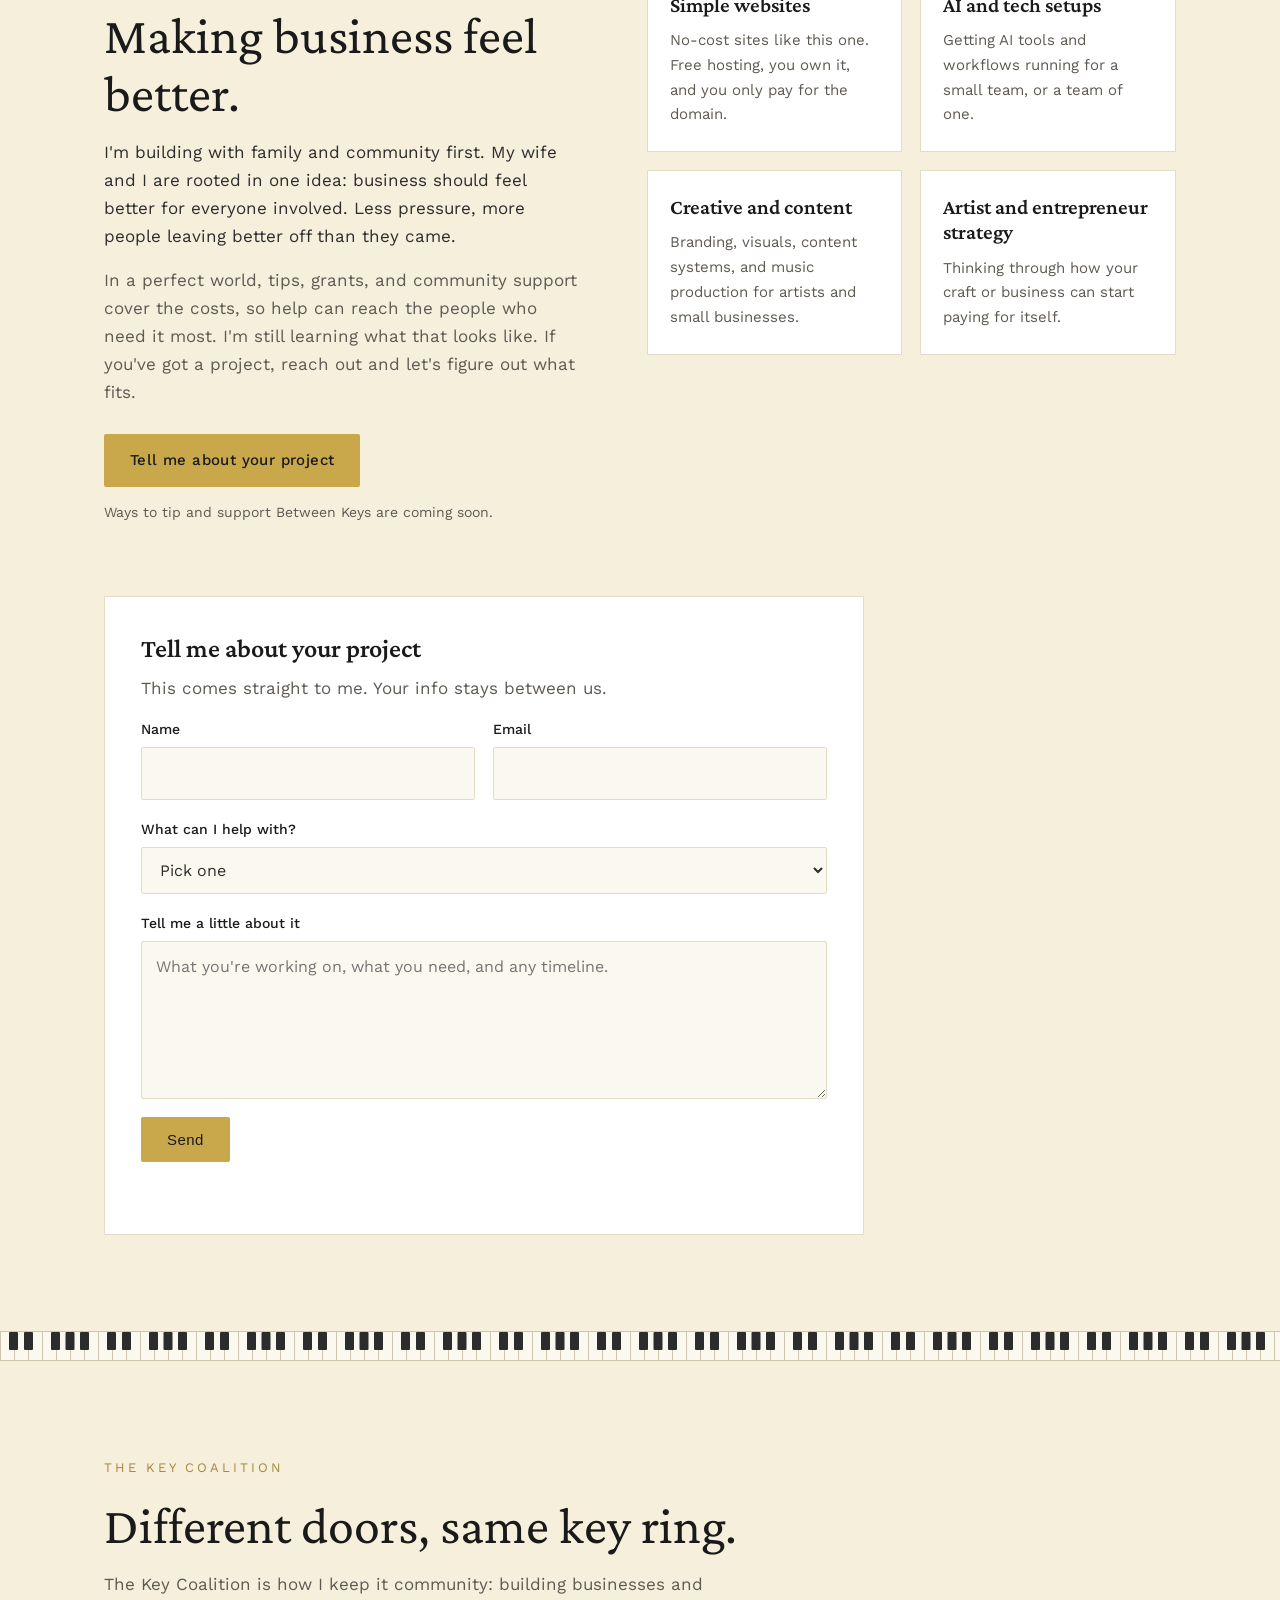
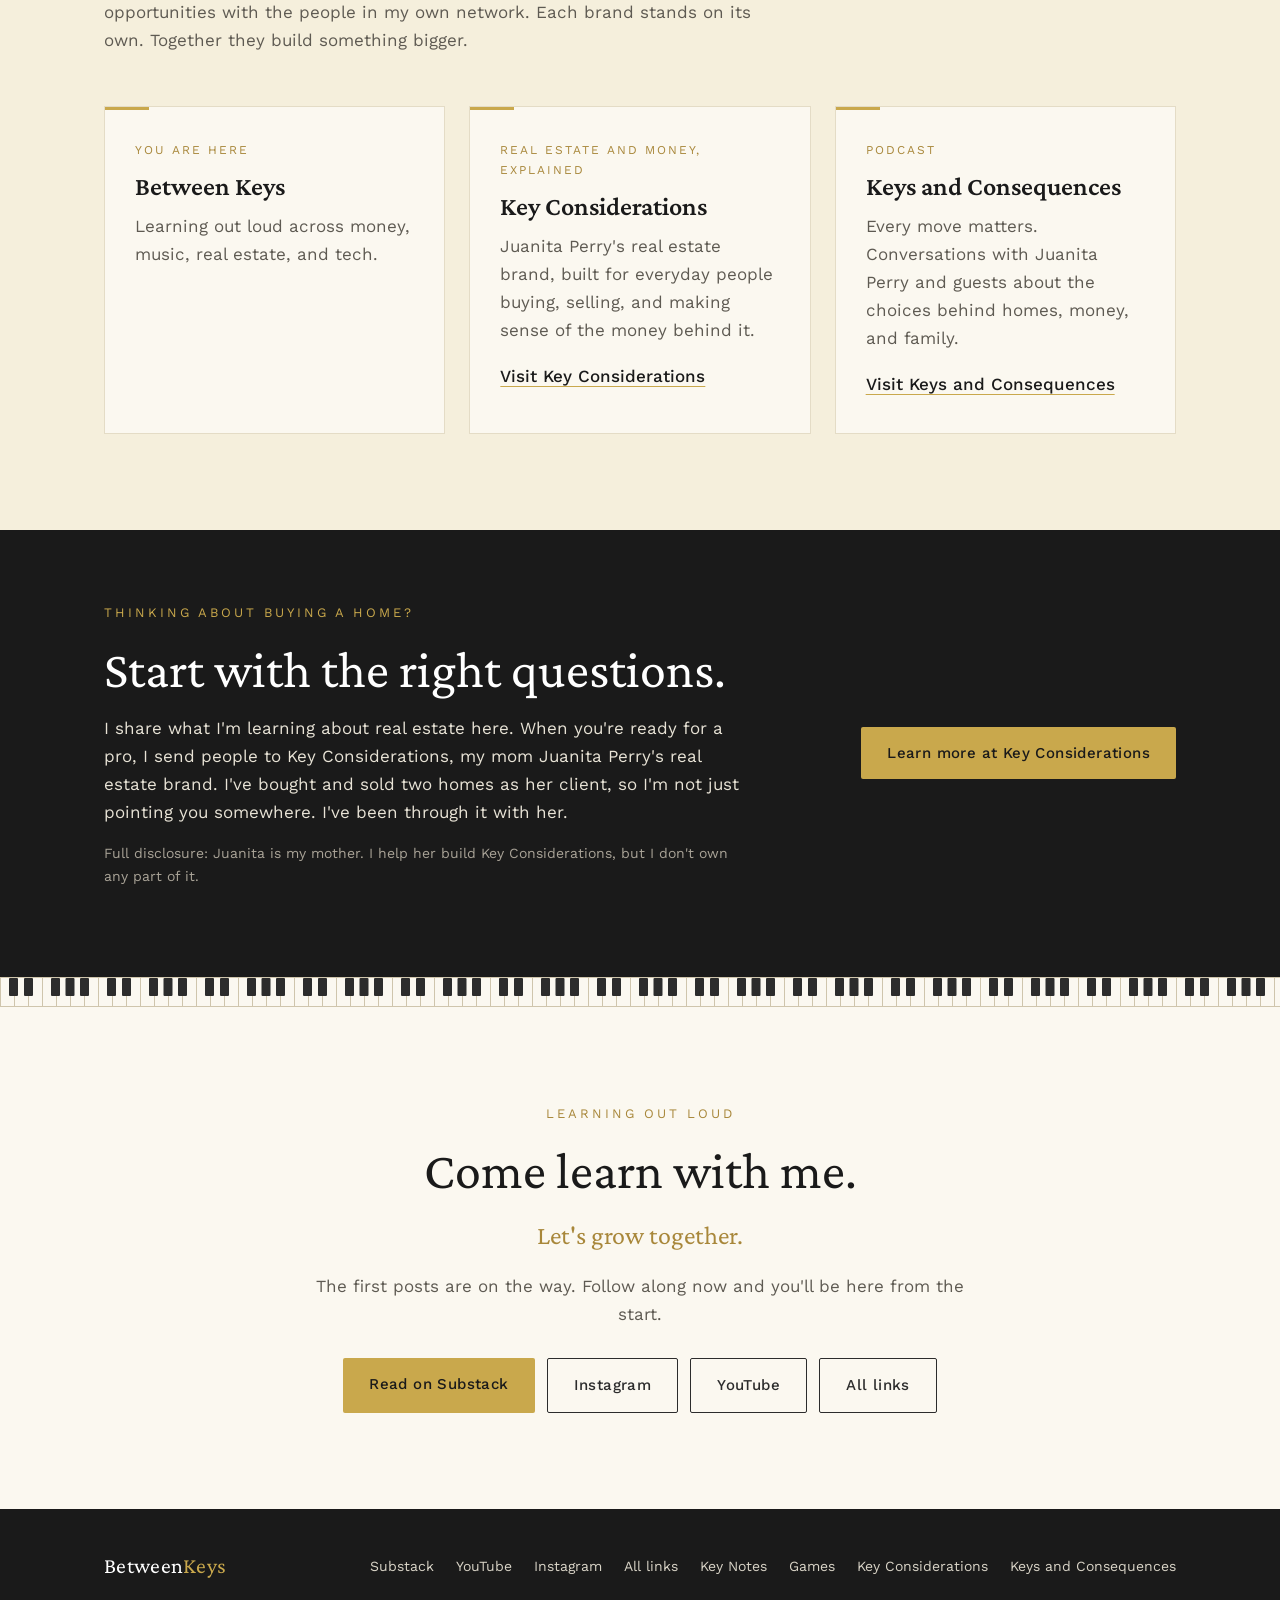
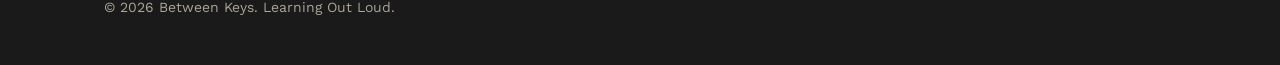
==== commit c05a7515: "Pull quote: Every key has a purpose Co-Authored-By: Claude Opus 5.5 <noreply@anthropic.com> Claude-S" ====
--- a/index.html
+++ b/index.html
@@ -67,7 +67,7 @@
         <p>This isn't expert advice or coaching. It's what I'm learning, as I learn it. When I don't know something, I ask the people who do: realtors, lenders, financial advisors, artists, builders. Then I bring the answers back here so we can learn it together.</p>
         <p class="muted">The goal is simple. Make better moves with money, and bring family and community along toward a more stable future. Especially artists, creatives, and anyone who's been told this stuff isn't for them.</p>
       </div>
-      <blockquote class="pullquote">Every key opens something. Let's learn what we can unlock.</blockquote>
+      <blockquote class="pullquote">Every key has a purpose. Let's learn what we can unlock.</blockquote>
     </div>
   </section>
 
